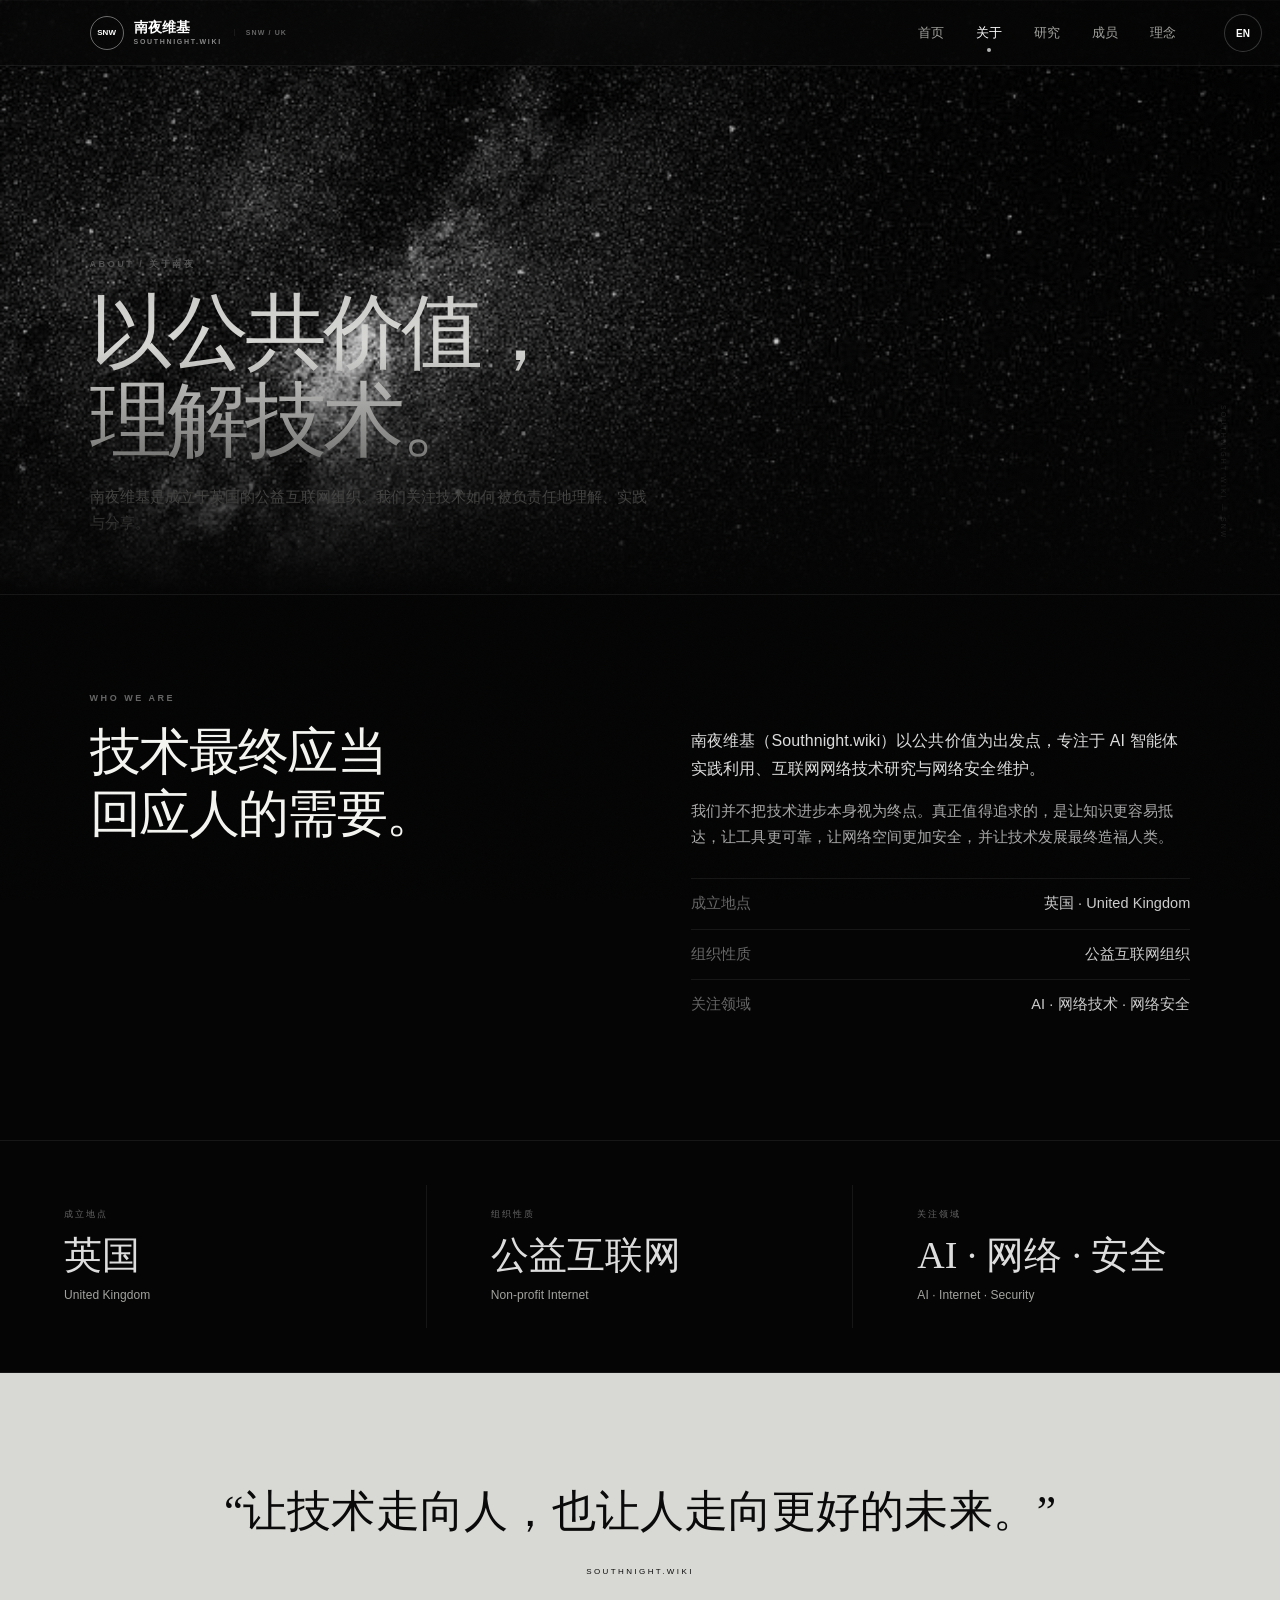
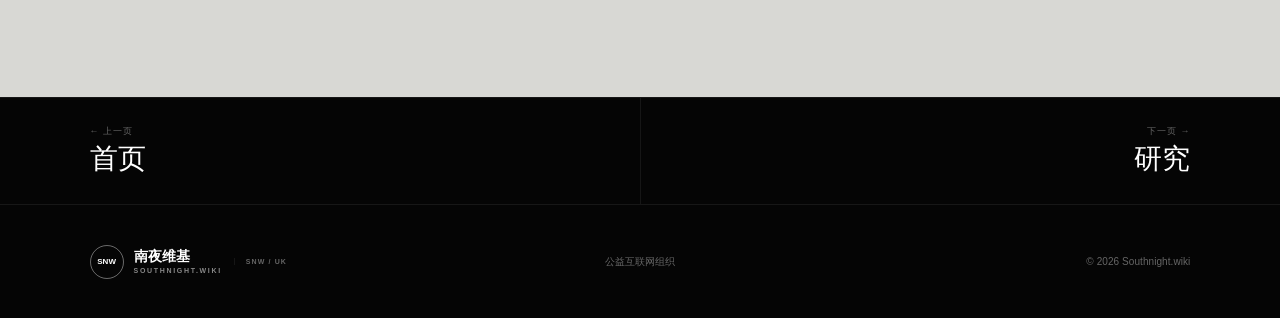
==== about.html @ 38c8a5e0 "fix: restore original content — dl, card spans, full descriptions alongside improved layout" ====
<!doctype html><html lang="zh-CN"><head><meta charset="UTF-8"><meta name="viewport" content="width=device-width,initial-scale=1"><meta name="description" content="了解南夜维基公益互联网组织。"><meta name="theme-color" content="#050505"><title>关于我们 · 南夜维基</title><link rel="stylesheet" href="style.css?v=20260808-14"></head><body><div class="noise"></div><header class="nav"><a class="brand" href="index.html"><span class="mark">SNW</span><span>南夜维基<small>Southnight.wiki</small></span></a><nav><a href="index.html">首页</a><a class="active" href="about.html">关于</a><a href="research.html">研究</a><a href="leadership.html">成员</a><a href="principles.html">理念</a></nav></header><main><section class="page-hero"><p class="eyebrow">ABOUT / 关于南夜</p><h1>以公共价值，<br>理解技术。</h1><p>南夜维基是成立于英国的公益互联网组织。我们关注技术如何被负责任地理解、实践与分享。</p></section><section class="section split"><div><p class="kicker">WHO WE ARE</p><h2>技术最终应当<br>回应人的需要。</h2></div><div class="prose"><p>南夜维基（Southnight.wiki）以公共价值为出发点，专注于 AI 智能体实践利用、互联网网络技术研究与网络安全维护。</p><p>我们并不把技术进步本身视为终点。真正值得追求的，是让知识更容易抵达，让工具更可靠，让网络空间更加安全，并让技术发展最终造福人类。</p><dl><div><dt>成立地点</dt><dd>英国 · United Kingdom</dd></div><div><dt>组织性质</dt><dd>公益互联网组织</dd></div><div><dt>关注领域</dt><dd>AI · 网络技术 · 网络安全</dd></div></dl></div></section><div class="stats-row reveal"><div class="stat-item"><div class="stat-label">成立地点</div><div class="stat-value">英国</div><div class="stat-detail">United Kingdom</div></div><div class="stat-item"><div class="stat-label">组织性质</div><div class="stat-value">公益互联网</div><div class="stat-detail">Non-profit Internet</div></div><div class="stat-item"><div class="stat-label">关注领域</div><div class="stat-value">AI · 网络 · 安全</div><div class="stat-detail">AI · Internet · Security</div></div></div><section class="quote-band"><blockquote>“让技术走向人，也让人走向更好的未来。”</blockquote><p>SOUTHNIGHT.WIKI</p></section></main><footer><div class="brand"><span class="mark">SNW</span><span>南夜维基<small>Southnight.wiki</small></span></div><p>公益互联网组织</p><p class="copy">© <span id="year"></span> Southnight.wiki</p></footer><script src="script.js?v=20260808-14"></script></body></html>
---- style.css ----
/* ============================================================
   SNW Design System v3 — Apple Liquid Glass + Editorial Layout
   Monochrome · Restrained · Research-grade · Micro-interactions
   ============================================================ */
:root{
 --c-bg:#050505;--c-fg:#f4f4f1;--c-muted:#a3a39f;--c-dim:#666;--c-line:rgba(255,255,255,.09);
 --c-glass:rgba(10,10,10,.55);--c-glass-hover:rgba(18,18,18,.68);--c-glass-border:rgba(255,255,255,.07);
 --c-glass-glow:0 1px 0 rgba(255,255,255,.025) inset;
 --max-w:1340px;--pad:max(28px,7vw);--pad-sm:max(22px,5vw);
 --t-fast:.18s;--t-base:.26s;--t-slow:.42s;
 --f-hero:clamp(64px,7.8vw,108px);--f-h1:clamp(52px,6.4vw,88px);--f-h2:clamp(36px,4vw,58px);
 --f-body:14.5px;--lh-body:1.78;--lh-heading:1.1;
}
*,*::before,*::after{box-sizing:border-box}
html{scroll-behavior:smooth;background:var(--c-bg)}
body{margin:0;background:var(--c-bg);color:var(--c-fg);font:var(--f-body)/var(--lh-body) -apple-system,BlinkMacSystemFont,"PingFang SC","Helvetica Neue",Arial,sans-serif;overflow-x:hidden;letter-spacing:.005em}
@media(prefers-reduced-motion:reduce){*,*::before,*::after{animation-duration:.01ms!important;transition-duration:.01ms!important}}
.noise{position:fixed;inset:0;z-index:90;pointer-events:none;opacity:.02;background:url("data:image/svg+xml,%3Csvg xmlns='http://www.w3.org/2000/svg'%3E%3Cfilter id='n'%3E%3CfeTurbulence baseFrequency='.75' numOctaves='3'/%3E%3C/filter%3E%3Crect width='100%25' height='100%25' filter='url(%23n)'/%3E%3C/svg%3E")}

/* ── Nav ─────────────────────────────────────────────── */
.nav{position:fixed;inset:0 0 auto;z-index:30;height:66px;padding:0 var(--pad);display:flex;align-items:center;justify-content:space-between;border-bottom:1px solid var(--c-glass-border);background:rgba(8,8,8,.72);backdrop-filter:blur(24px) saturate(160%);-webkit-backdrop-filter:blur(24px) saturate(160%);box-shadow:var(--c-glass-glow)}.brand{display:flex;align-items:center;gap:10px;color:#fff;text-decoration:none;font-weight:650;line-height:1;font-size:14px}.brand small{display:block;margin-top:4px;color:#888;font-size:7px;letter-spacing:.24em;text-transform:uppercase}.mark{display:grid;place-items:center;width:34px;height:34px;border:1px solid rgba(255,255,255,.4);border-radius:50%;font-size:8px;font-weight:750;color:#fff;flex-shrink:0}.brand:after{content:"SNW / UK";padding-left:11px;margin-left:2px;border-left:1px solid var(--c-glass-border);color:#666;font-size:7px;letter-spacing:.16em;white-space:nowrap}
.nav nav{display:flex;gap:4px}.nav nav a{position:relative;padding:8px 14px;color:var(--c-muted);text-decoration:none;font-size:12.5px;transition:color var(--t-fast);white-space:nowrap}.nav nav a:hover{color:#fff}.nav nav a.active{color:#fff}.nav nav a.active::after{content:"";position:absolute;bottom:0;left:50%;transform:translateX(-50%);width:4px;height:4px;border-radius:50%;background:#fff;opacity:.7}

/* ── Hero ────────────────────────────────────────────── */
.hero,.page-hero{position:relative;background:#050505 url('night-sky.jpg?v=20260808-13') center/cover no-repeat}.hero:before,.page-hero:before{content:"";position:absolute;inset:0;background:linear-gradient(180deg,rgba(0,0,0,.42),rgba(0,0,0,.12) 58%,#050505)}.hero{min-height:100svh;padding:180px var(--pad) 10vh;display:flex;align-items:flex-end}.hero-copy{max-width:920px;position:relative;z-index:2}.stars,.orbit,.scroll{display:none}.eyebrow,.kicker{font-size:9px;font-weight:600;letter-spacing:.28em;color:var(--c-dim);text-transform:uppercase;margin:0}.hero .eyebrow{font-size:8.5px;color:var(--c-dim);opacity:.85}.hero h1,.page-hero h1,.section h2,.quote-band blockquote{font-family:"Songti SC","STSong",Georgia,"Times New Roman",serif;font-weight:400}.hero h1{margin:18px 0 22px;font-size:var(--f-hero);line-height:var(--lh-heading);letter-spacing:-.05em}.hero h1 em{font-style:normal;display:block;margin-top:.02em}.intro,.page-hero>p:last-child{max-width:580px;margin:0;color:#b8b8b4;font-size:15px;line-height:1.8}.actions{display:flex;gap:10px;margin-top:30px}.actions a{padding:11px 20px;border:1px solid var(--c-glass-border);color:#ddd;text-decoration:none;font-size:12px;font-weight:600;background:rgba(8,8,8,.5);backdrop-filter:blur(12px) saturate(130%);-webkit-backdrop-filter:blur(12px) saturate(130%);transition:all var(--t-base)}.actions a:hover{background:rgba(18,18,18,.7);border-color:rgba(255,255,255,.15)}.actions .primary{background:rgba(245,245,240,.85);color:#0a0a0a;border-color:transparent}.actions .primary:hover{background:#fff}.actions .secondary:hover::after{content:" →"}

/* ── Page Hero ───────────────────────────────────────── */
.page-hero{min-height:66svh;padding:154px var(--pad) 58px;display:flex;flex-direction:column;justify-content:flex-end}.page-hero h1{max-width:860px;margin:16px 0 18px;font-size:var(--f-h1);line-height:1.08;letter-spacing:-.04em}.page-hero>p:last-child{max-width:560px;font-size:14.5px}.page-hero:after{content:"SOUTHNIGHT WIKI — SNW";position:absolute;right:4vw;bottom:6vh;writing-mode:vertical-rl;color:rgba(255,255,255,.1);font-size:7px;letter-spacing:.3em}

/* ── Section ─────────────────────────────────────────── */
.section{padding:96px var(--pad);border-top:1px solid var(--c-glass-border);max-width:var(--max-w);margin:0 auto;width:100%}.section h2{margin:14px 0 20px;font-size:var(--f-h2);line-height:1.22;letter-spacing:-.03em}

/* ── About / Split ───────────────────────────────────── */
.about,.split{display:grid;grid-template-columns:1fr 1fr;gap:8vw}.about-text,.prose{padding-top:20px;color:#aaa}.about-text>p:first-child,.prose>p:first-child{color:#ddd;font-size:16px}.about dl,.prose dl{margin-top:28px}.about dl div,.prose dl div{display:flex;justify-content:space-between;gap:16px;padding:12px 0;border-top:1px solid var(--c-glass-border)}dt{color:var(--c-dim)}dd{margin:0;text-align:right;color:#ccc}

/* ── Stats row (About page) ──────────────────────────── */
.stats-row{display:grid;grid-template-columns:repeat(3,1fr);padding:44px 0;border-top:1px solid var(--c-glass-border);border-bottom:1px solid var(--c-glass-border)}.stat-item{padding:22px var(--pad-sm);border-right:1px solid var(--c-glass-border)}.stat-item:last-child{border:0}.stat-item .stat-label{color:var(--c-dim);font-size:9px;letter-spacing:.22em;text-transform:uppercase;margin-bottom:10px}.stat-item .stat-value{font:400 clamp(24px,3.2vw,38px)/1.2 "Songti SC",Georgia,serif;color:#ddd}.stat-item .stat-detail{color:var(--c-muted);font-size:12px;margin-top:6px}

/* ── Cards (Research modules) ────────────────────────── */
.focus-head{display:flex;align-items:flex-end;justify-content:space-between;gap:30px;margin-bottom:12px}.focus-head p{max-width:340px;color:var(--c-muted)}.cards{display:grid;grid-template-columns:repeat(3,1fr);gap:0;margin-top:36px}.cards article{position:relative;min-height:320px;padding:38px 34px 42px;border-right:1px solid var(--c-glass-border);border-bottom:1px solid var(--c-glass-border);background:var(--c-glass);backdrop-filter:blur(14px) saturate(130%);-webkit-backdrop-filter:blur(14px) saturate(130%);box-shadow:var(--c-glass-glow);transition:transform var(--t-base)}.cards article:last-child{border-right:0}.cards article:hover{background:rgba(18,18,18,.65);transform:translateY(-3px)}.cards article::before{content:attr(data-num);position:absolute;top:30px;left:34px;font:400 clamp(52px,6vw,80px)/1 Georgia,"Times New Roman",serif;color:rgba(255,255,255,.06);pointer-events:none}.cards article>span{position:absolute;top:32px;left:34px;font:400 clamp(48px,5.5vw,72px)/1 Georgia,"Times New Roman",serif;color:rgba(255,255,255,.06);pointer-events:none}.icon{display:none}.cards h3{font-size:21px;font-weight:500;margin:60px 0 14px;position:relative}.cards h3::after{content:"";display:block;width:22px;height:1px;background:rgba(255,255,255,.18);margin-top:14px}.cards p{color:var(--c-muted);font-size:13px;line-height:1.82;max-width:280px}

/* ── Timeline ────────────────────────────────────────── */
.history{display:grid;grid-template-columns:.6fr 1.4fr;gap:7vw}.history-title{align-self:start}.history-title>p:last-child{color:var(--c-dim)}.timeline{position:relative;padding-left:28px;border-left:1px solid var(--c-glass-border)}.timeline article{position:relative;padding:18px 0 22px 24px;transition:transform var(--t-fast)}.timeline article:hover{transform:translateX(5px)}.timeline article::before{content:"";position:absolute;left:-33px;top:27px;width:9px;height:9px;border-radius:50%;background:#333;border:2px solid rgba(255,255,255,.15);transition:all var(--t-fast)}.timeline article:hover::before{background:#fff;border-color:#fff}.timeline b{position:absolute;left:-24px;top:22px;font:10px Georgia,"Times New Roman",serif;color:var(--c-dim)}.timeline h3{margin:0 0 2px;font-size:22px;font-weight:500}.timeline p{margin:0;color:var(--c-dim);font-size:12px}.honor{grid-column:2;display:flex;align-items:center;justify-content:space-between;padding:22px 28px;margin-top:24px;border:1px solid rgba(255,255,255,.12);background:rgba(16,16,16,.72);backdrop-filter:blur(16px) saturate(150%);-webkit-backdrop-filter:blur(16px) saturate(150%);box-shadow:var(--c-glass-glow)}.honor>span{writing-mode:vertical-rl;color:var(--c-dim);font-size:7.5px;letter-spacing:.16em}.honor h3{margin:0;font:28px Georgia}.honor p{margin:0;color:var(--c-dim);font-size:11px}.honor i{font-size:24px}

/* ── Research Page ───────────────────────────────────── */
.research-section{padding:96px var(--pad);max-width:var(--max-w);margin:0 auto;width:100%;border-top:1px solid var(--c-glass-border)}.research-block{display:grid;grid-template-columns:120px 1fr;gap:5vw;padding:72px 0;position:relative}.research-block+.research-block{border-top:1px solid var(--c-glass-border)}.research-block-num{font:400 clamp(52px,6vw,80px)/1 Georgia,"Times New Roman",serif;color:rgba(255,255,255,.06);margin:-8px 0 0}.research-block .kicker{margin-bottom:14px}.research-block h2{font-size:var(--f-h2);margin:8px 0 18px;line-height:1.18}.research-block p{color:var(--c-muted);max-width:620px;font-size:14px;line-height:1.82}

/* ── Leadership Page ─────────────────────────────────── */
.leadership-page{display:grid;grid-template-columns:.7fr 1.3fr;gap:7vw;max-width:var(--max-w);margin:0 auto;width:100%}.role-feature{align-self:start;border-top:1px solid #fff;padding-top:22px;position:sticky;top:90px}.role-feature .kicker{margin-bottom:10px}.role-feature h2{font-size:62px;margin:0 0 10px}.role-feature>p:last-child{color:var(--c-muted)}.leader-list{position:relative;padding-left:28px;border-left:1px solid var(--c-glass-border)}.leader-list article{position:relative;padding:16px 0 18px 24px;transition:transform var(--t-fast)}.leader-list article:hover{transform:translateX(4px)}.leader-list article::before{content:"";position:absolute;left:-33px;top:22px;width:9px;height:9px;border-radius:50%;background:#333;border:2px solid rgba(255,255,255,.15);transition:all var(--t-fast)}.leader-list article:hover::before{background:#fff;border-color:#fff}.leader-list b{position:absolute;left:-24px;top:17px;font:10px Georgia,"Times New Roman",serif;color:var(--c-dim)}.leader-list small{display:block;color:var(--c-dim);font-size:11px;margin-bottom:2px;text-transform:uppercase;letter-spacing:.12em}.leader-list h3{font-size:24px;margin:0 0 2px;font-weight:500}.leader-list p{margin:0;color:var(--c-dim);font-size:12px}.honor.wide{grid-column:2;margin-top:20px}

/* ── Principles Page ─────────────────────────────────── */
.principle-stack{padding-bottom:40px}.principle-block{display:grid;grid-template-columns:120px 1fr;gap:5vw;padding:72px 0;border-bottom:1px solid var(--c-glass-border)}.principle-block-num{font:400 clamp(56px,6.2vw,84px)/1 Georgia,"Times New Roman",serif;color:rgba(255,255,255,.04);margin:-6px 0 0}.principle-block h2{font-size:var(--f-h2);margin:24px 0 14px;line-height:1.16}.principle-block p{color:var(--c-muted);max-width:560px;font-size:14px;line-height:1.84}

/* ── Announcements ───────────────────────────────────── */
.announcements{max-width:var(--max-w);margin:0 auto;width:100%}.announcement-head{display:flex;align-items:flex-end;justify-content:space-between;gap:28px;margin-bottom:32px}.announcement-head h2{margin-bottom:0}.announcement-head>a{color:var(--c-muted);text-decoration:none;font-size:11px;padding-bottom:3px;border-bottom:1px solid var(--c-dim);transition:all var(--t-fast)}.announcement-head>a:hover{color:#fff;border-color:#fff}.announcement-list{border-top:1px solid var(--c-glass-border)}.announcement-item{display:grid;grid-template-columns:100px minmax(0,1fr) auto;gap:30px;padding:28px 0;border-bottom:1px solid var(--c-glass-border);transition:transform var(--t-fast)}.announcement-item:hover{transform:translateX(3px)}.announcement-date{color:var(--c-dim);font:10px Georgia,serif;letter-spacing:.06em;padding-top:2px}.announcement-item h3{margin:0 0 6px;font:400 23px/1.3 "Songti SC",Georgia,serif}.announcement-item p{margin:0;max-width:680px;color:var(--c-muted);white-space:pre-wrap;font-size:13.5px}.announcement-pin{color:var(--c-muted);font-size:8px;letter-spacing:.12em}.announcement-loading,.announcement-empty,.announcement-error{padding:32px 0;color:var(--c-dim)}.announcement-error{color:#b99}

/* ── Quote band ──────────────────────────────────────── */
.quote-band{min-height:36vh;padding:70px var(--pad);display:flex;flex-direction:column;align-items:center;justify-content:center;text-align:center;background:rgba(235,235,230,.92);color:#0a0a0a;backdrop-filter:blur(20px) saturate(160%);-webkit-backdrop-filter:blur(20px) saturate(160%)}.quote-band blockquote{margin:0;font-size:clamp(28px,3.4vw,46px);line-height:1.36}.quote-band p{font-size:8px;letter-spacing:.3em;margin-top:24px}

/* ── Page switcher ───────────────────────────────────── */
.page-switcher{display:grid;grid-template-columns:1fr 1fr;border-top:1px solid var(--c-glass-border);max-width:var(--max-w);margin:0 auto;width:100%}.page-switcher a{min-height:100px;padding:26px var(--pad);display:flex;flex-direction:column;justify-content:center;color:#fff;text-decoration:none;transition:background var(--t-fast)}.page-switcher a+a{align-items:flex-end;border-left:1px solid var(--c-glass-border);text-align:right}.page-switcher a:hover{background:rgba(255,255,255,.03)}.page-switcher small{color:var(--c-dim);font-size:9px;letter-spacing:.1em}.page-switcher strong{font:400 clamp(18px,2.6vw,28px) Georgia,"Songti SC",serif}

/* ── Mobile tabs ─────────────────────────────────────── */
.mobile-tabs{display:none}.lang-toggle{position:fixed;top:14px;right:18px;z-index:80;width:38px;height:38px;border:1px solid rgba(255,255,255,.2);border-radius:50%;background:rgba(8,8,8,.55);color:#fff;font-weight:700;font-size:10px;backdrop-filter:blur(20px) saturate(150%);-webkit-backdrop-filter:blur(20px) saturate(150%);cursor:pointer;transition:all var(--t-fast)}.lang-toggle:hover{background:#fff;color:#0a0a0a}

/* ── Footer ──────────────────────────────────────────── */
footer{padding:38px var(--pad);display:grid;grid-template-columns:1fr 1fr 1fr;align-items:center;border-top:1px solid var(--c-glass-border)}footer>p{text-align:center;color:var(--c-dim);font-size:10px}.copy{text-align:right!important}

/* ── Reveal micro-interactions ───────────────────────── */
.reveal{opacity:0;transform:translateY(12px);transition:opacity .55s ease-out,transform .55s ease-out}.reveal.visible{opacity:1;transform:none}

/* ── EN/ZH ───────────────────────────────────────────── */
html[lang="en-GB"] body{font-family:-apple-system,BlinkMacSystemFont,"Helvetica Neue",Arial,sans-serif;line-height:1.62}html[lang="en-GB"] .hero h1,html[lang="en-GB"] .page-hero h1,html[lang="en-GB"] .section h2,html[lang="en-GB"] blockquote{font-family:Georgia,"Times New Roman",serif;letter-spacing:-.04em}html[lang="en-GB"] .hero h1 em{font-style:italic}html[lang="en-GB"] .eyebrow,html[lang="en-GB"] .kicker{letter-spacing:.2em}html[lang="zh-CN"] body{line-height:1.76}html[lang="zh-CN"] .hero h1,html[lang="zh-CN"] .page-hero h1{letter-spacing:-.05em}

/* ── Responsive ──────────────────────────────────────── */
@media(max-width:800px){
 :root{--f-hero:clamp(48px,13vw,60px);--f-h1:clamp(40px,11vw,50px);--f-h2:clamp(32px,9vw,41px);--pad:22px;--pad-sm:20px}
 body{padding-bottom:68px}
 .nav{height:60px;padding:0 20px}.nav nav,.brand:after{display:none}.brand{font-size:13px}.mark{width:32px;height:32px;font-size:8px}
 .lang-toggle{top:12px;right:12px;width:36px;height:36px}
 .hero{min-height:100svh;padding:120px var(--pad) 72px}.hero h1{margin:14px 0 16px}.hero .eyebrow{font-size:7.5px}.intro{font-size:13.5px;max-width:310px}.actions{grid-template-columns:1fr 1fr;gap:8px;margin-top:22px}.actions a{padding:10px 7px;text-align:center;font-size:11px;white-space:nowrap}
 .page-hero{min-height:62svh;padding:118px var(--pad) 42px}.page-hero:after{display:none}.page-hero h1{margin:12px 0}.page-hero>p:last-child{font-size:13.5px}
 .section{padding:60px var(--pad)}
 .about,.split,.history,.leadership-page{grid-template-columns:1fr;gap:20px}
 .about-text,.prose{padding-top:0;font-size:13px}.about-text>p:first-child,.prose>p:first-child{font-size:14px}
 .about dd,.prose dd{max-width:58%}
 .stats-row{grid-template-columns:1fr}.stat-item{border-right:0;border-bottom:1px solid var(--c-glass-border);padding:18px var(--pad-sm)}.stat-item:last-child{border-bottom:0}
 .focus-head{display:block}
 .cards{grid-template-columns:1fr}.cards article{min-height:240px;padding:30px;border-right:0}.cards article::before{font-size:60px;top:24px;left:30px}.cards h3{font-size:19px;margin-top:52px}
 .history-title{position:static}.timeline{padding-left:22px}.timeline article{padding:14px 0 16px 18px}.timeline article::before{left:-27px;top:20px;width:7px;height:7px}.timeline b{left:-20px;top:18px}.timeline h3{font-size:19px}.honor,.honor.wide{grid-column:1}
 .research-block{grid-template-columns:1fr;gap:12px;padding:46px 0}.research-block-num{font-size:56px;margin:0}
 .role-feature{position:static;padding-top:16px}.role-feature h2{font-size:46px}.leader-list{padding-left:24px}.leader-list article{padding:12px 0 14px 18px}.leader-list article::before{left:-29px;top:18px;width:7px;height:7px}.leader-list b{left:-22px;top:15px}.leader-list h3{font-size:21px}
 .principle-block{grid-template-columns:1fr;gap:8px;padding:50px 0}.principle-block-num{font-size:62px;margin:0}
 .quote-band{min-height:30vh;padding:48px var(--pad)}.quote-band blockquote{font-size:25px}
 .research-section{padding:60px var(--pad)}
 .announcement-head{display:block;margin-bottom:22px}.announcement-head>a{display:inline-block;margin-top:10px}.announcement-item{grid-template-columns:1fr;gap:6px;padding:20px 0}.announcement-item h3{font-size:20px}.announcement-pin{grid-row:1}
 .page-switcher a{min-height:84px;padding:18px var(--pad)}.page-switcher strong{font-size:15px}
 .mobile-tabs{position:fixed;display:grid;grid-template-columns:repeat(5,1fr);left:6px;right:6px;bottom:max(6px,env(safe-area-inset-bottom));z-index:70;height:56px;border:1px solid var(--c-glass-border);border-radius:14px;background:rgba(12,12,12,.88);backdrop-filter:blur(24px) saturate(170%);-webkit-backdrop-filter:blur(24px) saturate(170%);box-shadow:0 2px 28px rgba(0,0,0,.45);overflow:hidden}.mobile-tabs a{min-width:0;display:flex;flex-direction:column;align-items:center;justify-content:center;color:var(--c-muted);text-decoration:none;font-size:8px;gap:1px}.mobile-tabs a span{font-size:14px;line-height:1}.mobile-tabs a i{font-style:normal;white-space:nowrap;font-size:7.5px}.mobile-tabs a.active{color:#fff;background:rgba(255,255,255,.06)}
 footer{grid-template-columns:1fr;gap:12px;padding:32px var(--pad);text-align:center}.copy{text-align:center!important}
 html[lang="en-GB"] .hero h1{font-size:clamp(42px,11vw,50px)}html[lang="en-GB"] .hero h1 br,html[lang="en-GB"] .page-hero h1 br{display:none}html[lang="en-GB"] .hero h1 em{display:block;margin-top:.03em}html[lang="en-GB"] .page-hero h1{font-size:clamp(36px,10vw,44px)}html[lang="en-GB"] .section h2{font-size:30px}
}
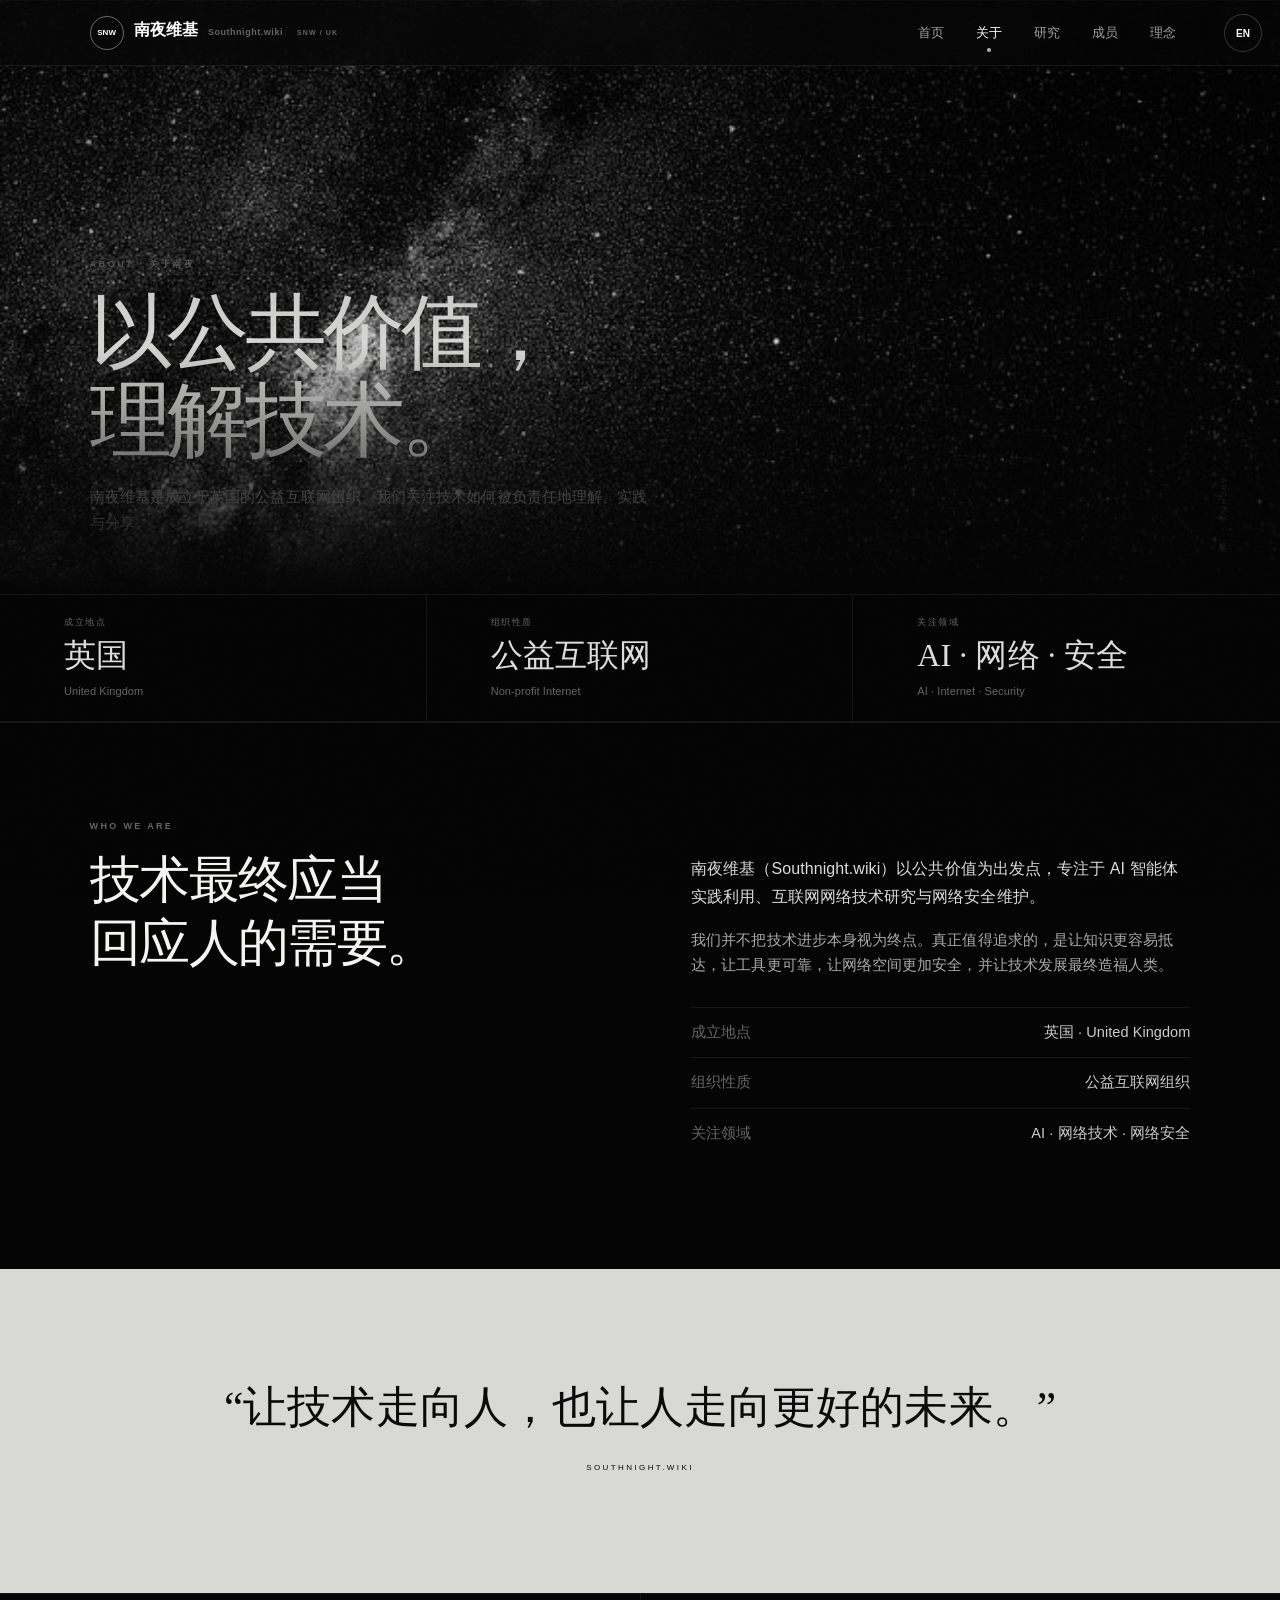
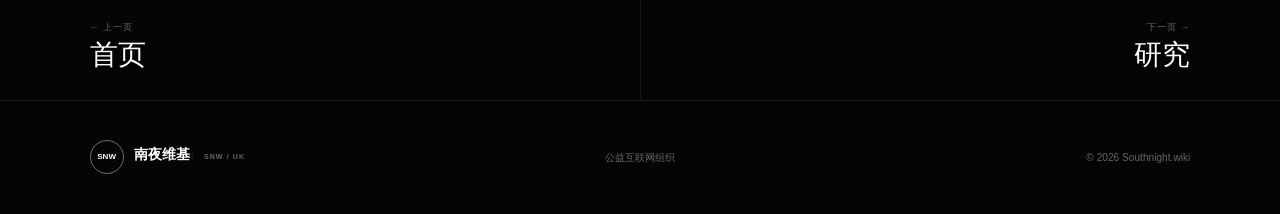
==== commit 7d6ef548: "refine: compact announcements, arrow rules, deduped numbering, alternating research, differentiated " ====
--- a/about.html
+++ b/about.html
@@ -1 +1 @@
-<!doctype html><html lang="zh-CN"><head><meta charset="UTF-8"><meta name="viewport" content="width=device-width,initial-scale=1"><meta name="description" content="了解南夜维基公益互联网组织。"><meta name="theme-color" content="#050505"><title>关于我们 · 南夜维基</title><link rel="stylesheet" href="style.css?v=20260808-14"></head><body><div class="noise"></div><header class="nav"><a class="brand" href="index.html"><span class="mark">SNW</span><span>南夜维基<small>Southnight.wiki</small></span></a><nav><a href="index.html">首页</a><a class="active" href="about.html">关于</a><a href="research.html">研究</a><a href="leadership.html">成员</a><a href="principles.html">理念</a></nav></header><main><section class="page-hero"><p class="eyebrow">ABOUT / 关于南夜</p><h1>以公共价值，<br>理解技术。</h1><p>南夜维基是成立于英国的公益互联网组织。我们关注技术如何被负责任地理解、实践与分享。</p></section><section class="section split"><div><p class="kicker">WHO WE ARE</p><h2>技术最终应当<br>回应人的需要。</h2></div><div class="prose"><p>南夜维基（Southnight.wiki）以公共价值为出发点，专注于 AI 智能体实践利用、互联网网络技术研究与网络安全维护。</p><p>我们并不把技术进步本身视为终点。真正值得追求的，是让知识更容易抵达，让工具更可靠，让网络空间更加安全，并让技术发展最终造福人类。</p><dl><div><dt>成立地点</dt><dd>英国 · United Kingdom</dd></div><div><dt>组织性质</dt><dd>公益互联网组织</dd></div><div><dt>关注领域</dt><dd>AI · 网络技术 · 网络安全</dd></div></dl></div></section><div class="stats-row reveal"><div class="stat-item"><div class="stat-label">成立地点</div><div class="stat-value">英国</div><div class="stat-detail">United Kingdom</div></div><div class="stat-item"><div class="stat-label">组织性质</div><div class="stat-value">公益互联网</div><div class="stat-detail">Non-profit Internet</div></div><div class="stat-item"><div class="stat-label">关注领域</div><div class="stat-value">AI · 网络 · 安全</div><div class="stat-detail">AI · Internet · Security</div></div></div><section class="quote-band"><blockquote>“让技术走向人，也让人走向更好的未来。”</blockquote><p>SOUTHNIGHT.WIKI</p></section></main><footer><div class="brand"><span class="mark">SNW</span><span>南夜维基<small>Southnight.wiki</small></span></div><p>公益互联网组织</p><p class="copy">© <span id="year"></span> Southnight.wiki</p></footer><script src="script.js?v=20260808-14"></script></body></html>+<!doctype html><html lang="zh-CN"><head><meta charset="UTF-8"><meta name="viewport" content="width=device-width,initial-scale=1"><meta name="description" content="了解南夜维基公益互联网组织。"><meta name="theme-color" content="#050505"><title>关于我们 · 南夜维基</title><link rel="stylesheet" href="style.css?v=20260808-15"></head><body><div class="noise"></div><header class="nav"><a class="brand" href="index.html"><span class="mark">SNW</span><span class="brand-main">南夜维基</span><span class="brand-sub">Southnight.wiki</span></a><nav><a href="index.html">首页</a><a class="active" href="about.html">关于</a><a href="research.html">研究</a><a href="leadership.html">成员</a><a href="principles.html">理念</a></nav></header><main><section class="page-hero page-hero-about"><p class="eyebrow">ABOUT · 关于南夜</p><h1>以公共价值，<br>理解技术。</h1><p>南夜维基是成立于英国的公益互联网组织。我们关注技术如何被负责任地理解、实践与分享。</p></section><div class="stats-bar"><div class="stats-bar-item"><span>成立地点</span><strong>英国</strong>United Kingdom</div><div class="stats-bar-item"><span>组织性质</span><strong>公益互联网</strong>Non-profit Internet</div><div class="stats-bar-item"><span>关注领域</span><strong>AI · 网络 · 安全</strong>AI · Internet · Security</div></div><section class="section split"><div><p class="kicker">WHO WE ARE</p><h2>技术最终应当<br>回应人的需要。</h2></div><div class="prose"><p>南夜维基（Southnight.wiki）以公共价值为出发点，专注于 AI 智能体实践利用、互联网网络技术研究与网络安全维护。</p><p>我们并不把技术进步本身视为终点。真正值得追求的，是让知识更容易抵达，让工具更可靠，让网络空间更加安全，并让技术发展最终造福人类。</p><dl><div><dt>成立地点</dt><dd>英国 · United Kingdom</dd></div><div><dt>组织性质</dt><dd>公益互联网组织</dd></div><div><dt>关注领域</dt><dd>AI · 网络技术 · 网络安全</dd></div></dl></div></section><section class="quote-band"><blockquote>“让技术走向人，也让人走向更好的未来。”</blockquote><p>SOUTHNIGHT.WIKI</p></section></main><footer><div class="brand"><span class="mark">SNW</span><span>南夜维基<small>Southnight.wiki</small></span></div><p>公益互联网组织</p><p class="copy">© <span id="year"></span> Southnight.wiki</p></footer><script src="script.js?v=20260808-15"></script></body></html>
--- a/style.css
+++ b/style.css
@@ -99,3 +99,32 @@
  footer{grid-template-columns:1fr;gap:12px;padding:32px var(--pad);text-align:center}.copy{text-align:center!important}
  html[lang="en-GB"] .hero h1{font-size:clamp(42px,11vw,50px)}html[lang="en-GB"] .hero h1 br,html[lang="en-GB"] .page-hero h1 br{display:none}html[lang="en-GB"] .hero h1 em{display:block;margin-top:.03em}html[lang="en-GB"] .page-hero h1{font-size:clamp(36px,10vw,44px)}html[lang="en-GB"] .section h2{font-size:30px}
 }
+
+/* ── V15 Compact Announce Bar ────────────────────────── */
+.announce-bar{display:flex;align-items:center;gap:14px;padding:9px var(--pad);border-bottom:1px solid var(--c-glass-border);background:rgba(10,10,10,.55);backdrop-filter:blur(14px);-webkit-backdrop-filter:blur(14px);font-size:12.5px;overflow:hidden}.announce-bar-label{color:var(--c-dim);font-size:8px;letter-spacing:.2em;text-transform:uppercase;white-space:nowrap;flex-shrink:0}.announce-bar-text{flex:1;min-width:0;color:var(--c-muted);white-space:nowrap;overflow:hidden;text-overflow:ellipsis}.announce-bar-text a{color:var(--c-fg);text-decoration:none}.announce-bar-text a:hover{text-decoration:underline}.announce-bar-link{color:var(--c-dim);text-decoration:none;font-size:11px;white-space:nowrap;flex-shrink:0;transition:color var(--t-fast)}.announce-bar-link:hover{color:#fff}@media(max-width:800px){.announce-bar{flex-wrap:wrap;gap:6px 14px;padding:8px var(--pad-sm)}.announce-bar-text{white-space:normal;display:-webkit-box;-webkit-line-clamp:1;-webkit-box-orient:vertical;overflow:hidden}.announce-bar-link{font-size:10px;margin-left:auto}}
+
+/* ── Brand refinement ────────────────────────────────── */
+.brand{align-items:baseline;gap:0}.brand .mark{flex-shrink:0;margin-right:10px}.brand .brand-main{font-size:16px;font-weight:650;color:#fff;line-height:1}.brand .brand-sub{font-size:9px;color:var(--c-dim);letter-spacing:.06em;margin-left:10px;display:inline-block;line-height:1}.brand small{display:none}@media(max-width:800px){.brand .brand-sub{display:none}.brand .brand-main{font-size:14px}}
+
+/* ── Cleaned kickers (no numeric prefix) ─────────────── */
+.kicker{color:var(--c-dim);font-size:9px;font-weight:600;letter-spacing:.26em;text-transform:uppercase;margin:0}
+
+/* ── Alternate research block ────────────────────────── */
+.research-block.alt{grid-template-columns:1fr 120px}.research-block.alt .research-block-num{text-align:right}@media(max-width:800px){.research-block.alt{grid-template-columns:1fr}.research-block.alt .research-block-num{text-align:left}}
+
+/* ── Stats bar (About page) ──────────────────────────── */
+.stats-bar{display:grid;grid-template-columns:repeat(3,1fr);border-top:1px solid var(--c-glass-border);border-bottom:1px solid var(--c-glass-border)}@media(max-width:800px){.stats-bar{grid-template-columns:1fr}}.stats-bar-item{padding:20px var(--pad-sm);border-right:1px solid var(--c-glass-border);display:flex;flex-direction:column;gap:4px}.stats-bar-item:last-child{border:0}.stats-bar-item span{color:var(--c-dim);font-size:8.5px;letter-spacing:.18em;text-transform:uppercase}.stats-bar-item strong{font:400 clamp(22px,2.8vw,32px) "Songti SC",Georgia,serif;color:#ddd}.stats-bar-item{color:var(--c-dim);font-size:11px}
+
+/* ── Sub-page hero differentiation ──────────────────── */
+.page-hero-about:after{content:"ARCHIVE · 档案"}
+.page-hero-timeline:after{content:"TIMELINE · 时间轴"}
+.page-hero-principles:after{content:"PRINCIPLES · 原则"}@media(max-width:800px){.page-hero:after{display:none}}
+
+/* ── Scroll down hint ────────────────────────────────── */
+.scroll{display:block;position:absolute;right:var(--pad);bottom:5vh;color:var(--c-dim);font-size:8px;letter-spacing:.28em;z-index:2}
+
+/* ── Remove old announcement section ─────────────────── */
+.announcements{display:none !important}.section#announcements{display:none !important}
+
+/* ── Translate announcements in bar ──────────────────── */
+.announce-bar[data-empty] .announce-bar-text{color:var(--c-dim)}
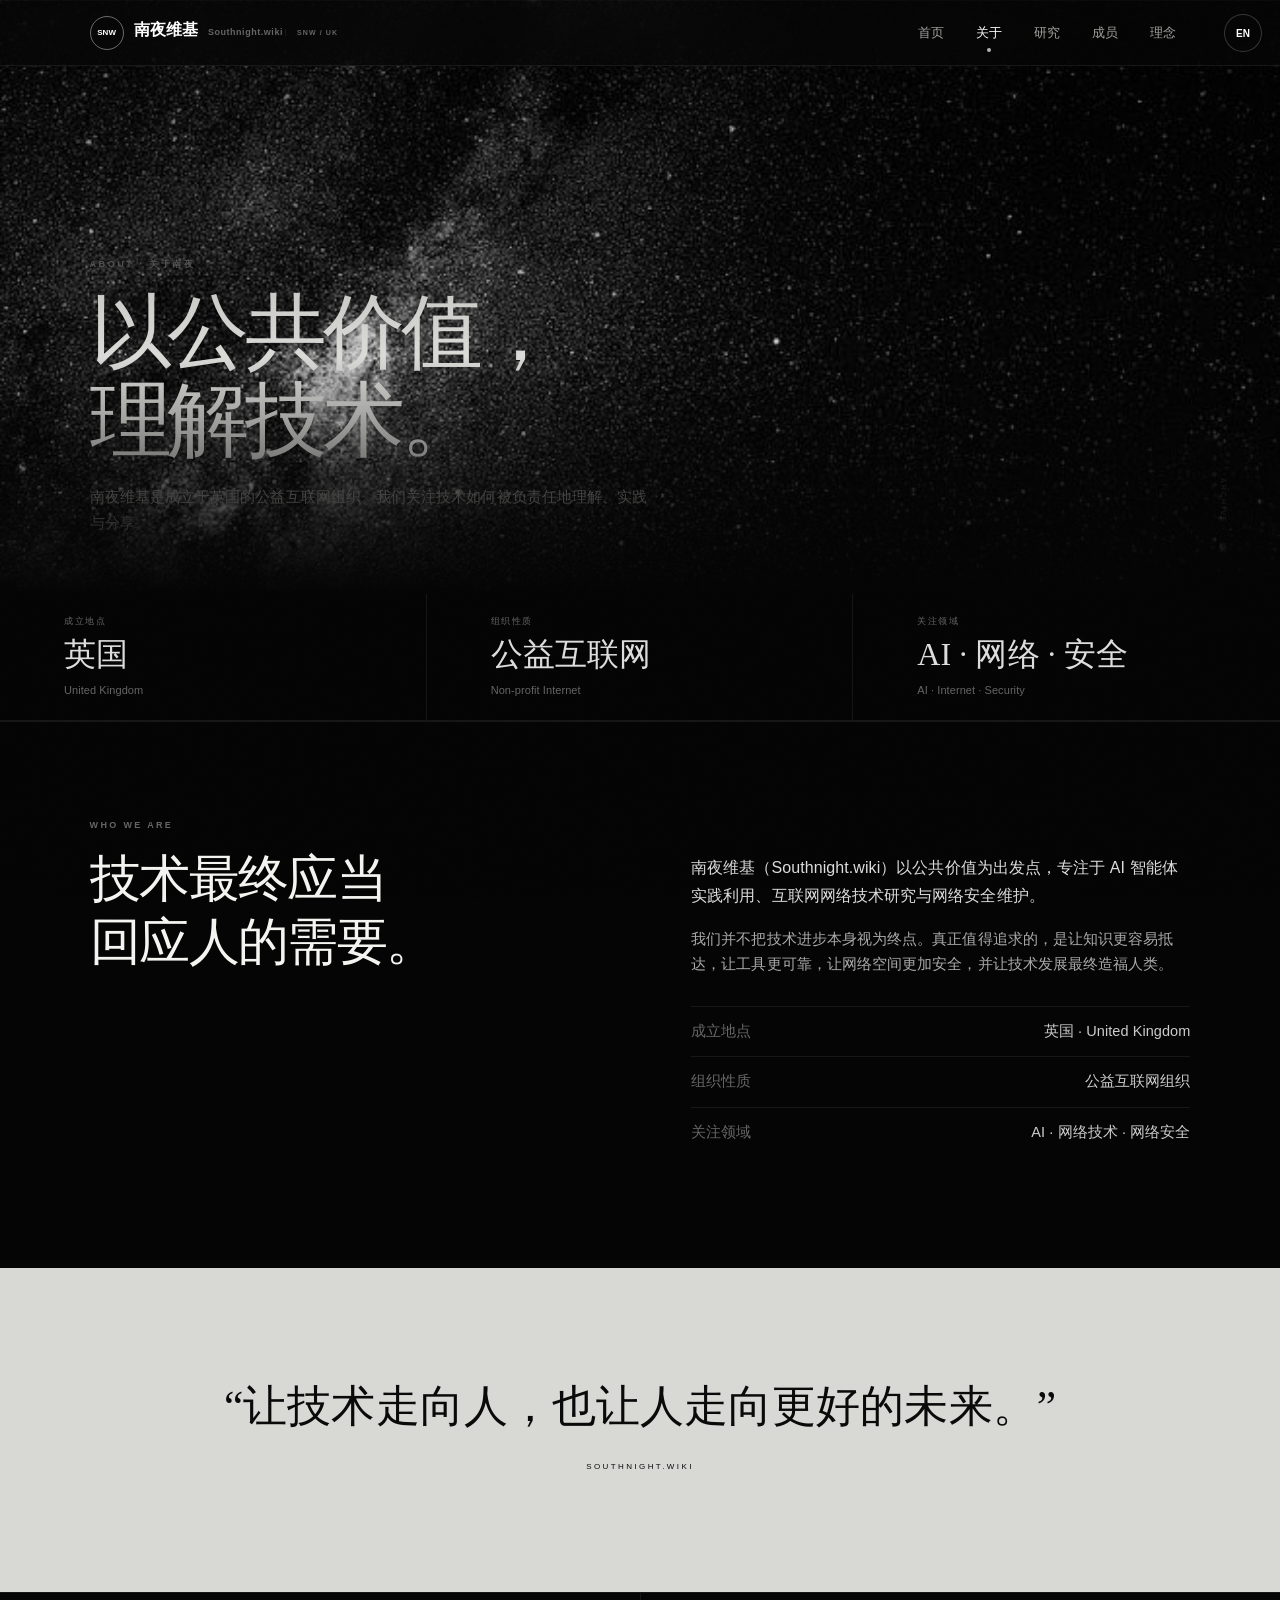
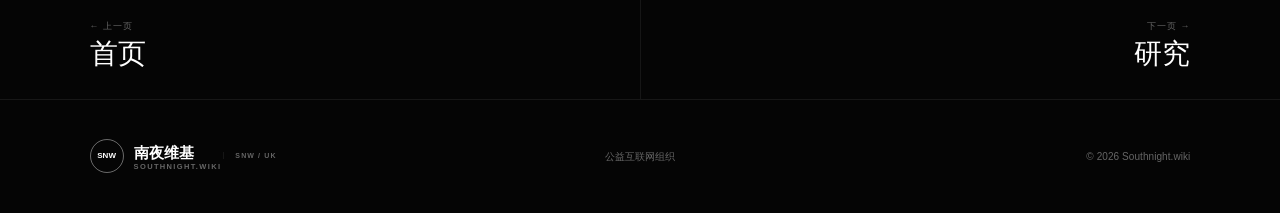
==== commit 2f41cb4c: "refine: section numbers, announce bar polish, hero differentiation" ====
--- a/about.html
+++ b/about.html
@@ -1 +1 @@
-<!doctype html><html lang="zh-CN"><head><meta charset="UTF-8"><meta name="viewport" content="width=device-width,initial-scale=1"><meta name="description" content="了解南夜维基公益互联网组织。"><meta name="theme-color" content="#050505"><title>关于我们 · 南夜维基</title><link rel="stylesheet" href="style.css?v=20260808-15"></head><body><div class="noise"></div><header class="nav"><a class="brand" href="index.html"><span class="mark">SNW</span><span class="brand-main">南夜维基</span><span class="brand-sub">Southnight.wiki</span></a><nav><a href="index.html">首页</a><a class="active" href="about.html">关于</a><a href="research.html">研究</a><a href="leadership.html">成员</a><a href="principles.html">理念</a></nav></header><main><section class="page-hero page-hero-about"><p class="eyebrow">ABOUT · 关于南夜</p><h1>以公共价值，<br>理解技术。</h1><p>南夜维基是成立于英国的公益互联网组织。我们关注技术如何被负责任地理解、实践与分享。</p></section><div class="stats-bar"><div class="stats-bar-item"><span>成立地点</span><strong>英国</strong>United Kingdom</div><div class="stats-bar-item"><span>组织性质</span><strong>公益互联网</strong>Non-profit Internet</div><div class="stats-bar-item"><span>关注领域</span><strong>AI · 网络 · 安全</strong>AI · Internet · Security</div></div><section class="section split"><div><p class="kicker">WHO WE ARE</p><h2>技术最终应当<br>回应人的需要。</h2></div><div class="prose"><p>南夜维基（Southnight.wiki）以公共价值为出发点，专注于 AI 智能体实践利用、互联网网络技术研究与网络安全维护。</p><p>我们并不把技术进步本身视为终点。真正值得追求的，是让知识更容易抵达，让工具更可靠，让网络空间更加安全，并让技术发展最终造福人类。</p><dl><div><dt>成立地点</dt><dd>英国 · United Kingdom</dd></div><div><dt>组织性质</dt><dd>公益互联网组织</dd></div><div><dt>关注领域</dt><dd>AI · 网络技术 · 网络安全</dd></div></dl></div></section><section class="quote-band"><blockquote>“让技术走向人，也让人走向更好的未来。”</blockquote><p>SOUTHNIGHT.WIKI</p></section></main><footer><div class="brand"><span class="mark">SNW</span><span>南夜维基<small>Southnight.wiki</small></span></div><p>公益互联网组织</p><p class="copy">© <span id="year"></span> Southnight.wiki</p></footer><script src="script.js?v=20260808-15"></script></body></html>+<!doctype html><html lang="zh-CN"><head><meta charset="UTF-8"><meta name="viewport" content="width=device-width,initial-scale=1"><meta name="description" content="了解南夜维基公益互联网组织。"><meta name="theme-color" content="#050505"><title>关于我们 · 南夜维基</title><link rel="stylesheet" href="style.css?v=20260808-16"></head><body><div class="noise"></div><header class="nav"><a class="brand" href="index.html"><span class="mark">SNW</span><span class="brand-main">南夜维基</span><span class="brand-sub">Southnight.wiki</span></a><nav><a href="index.html">首页</a><a class="active" href="about.html">关于</a><a href="research.html">研究</a><a href="leadership.html">成员</a><a href="principles.html">理念</a></nav></header><main><section class="page-hero page-hero-about"><p class="eyebrow">ABOUT · 关于南夜</p><h1>以公共价值，<br>理解技术。</h1><p>南夜维基是成立于英国的公益互联网组织。我们关注技术如何被负责任地理解、实践与分享。</p></section><div class="stats-bar"><div class="stats-bar-item"><span>成立地点</span><strong>英国</strong>United Kingdom</div><div class="stats-bar-item"><span>组织性质</span><strong>公益互联网</strong>Non-profit Internet</div><div class="stats-bar-item"><span>关注领域</span><strong>AI · 网络 · 安全</strong>AI · Internet · Security</div></div><section class="section split"><div><p class="kicker">WHO WE ARE</p><h2>技术最终应当<br>回应人的需要。</h2></div><div class="prose"><p>南夜维基（Southnight.wiki）以公共价值为出发点，专注于 AI 智能体实践利用、互联网网络技术研究与网络安全维护。</p><p>我们并不把技术进步本身视为终点。真正值得追求的，是让知识更容易抵达，让工具更可靠，让网络空间更加安全，并让技术发展最终造福人类。</p><dl><div><dt>成立地点</dt><dd>英国 · United Kingdom</dd></div><div><dt>组织性质</dt><dd>公益互联网组织</dd></div><div><dt>关注领域</dt><dd>AI · 网络技术 · 网络安全</dd></div></dl></div></section><section class="quote-band"><blockquote>“让技术走向人，也让人走向更好的未来。”</blockquote><p>SOUTHNIGHT.WIKI</p></section></main><footer><div class="brand"><span class="mark">SNW</span><span>南夜维基<small>Southnight.wiki</small></span></div><p>公益互联网组织</p><p class="copy">© <span id="year"></span> Southnight.wiki</p></footer><script src="script.js?v=20260808-16"></script></body></html>
--- a/style.css
+++ b/style.css
@@ -128,3 +128,18 @@
 
 /* ── Translate announcements in bar ──────────────────── */
 .announce-bar[data-empty] .announce-bar-text{color:var(--c-dim)}
+
+/* ── Section numbers (subtle, differentiated) ─────────── */
+.section-num{font-size:7.5px;font-weight:500;letter-spacing:.22em;color:rgba(255,255,255,.18);margin-right:2px}@media(max-width:800px){.section-num{display:block;margin-bottom:2px}}
+
+/* ── Compact announce bar polish ─────────────────────── */
+.announce-bar{font-size:12px;gap:16px;padding:10px var(--pad);border-bottom:1px solid var(--c-glass-border)}.announce-bar-label{font-size:7.5px;letter-spacing:.22em;color:var(--c-dim)}.announce-bar-text{font-size:12px;color:var(--c-muted)}.announce-bar-link{font-size:10.5px;color:var(--c-dim)}@media(max-width:800px){.announce-bar{padding:9px var(--pad-sm);gap:6px 12px}.announce-bar-text{font-size:11px}}
+
+/* ── Sub-page hero fine differentiation ──────────────── */
+.page-hero-about:before{background:linear-gradient(180deg,rgba(0,0,0,.48),rgba(0,0,0,.1) 60%,#050505),linear-gradient(0deg,rgba(0,0,0,.1),transparent 30%)}.page-hero-timeline:after{content:"TIMELINE · 历任成员";right:auto;left:4vw}.page-hero-principles:after{content:"PRINCIPLES · 四条原则"}.page-hero-research:after{content:"RESEARCH · 项目展示"}@media(max-width:800px){.page-hero:after{display:none}}
+
+/* ── Stats bar spacing ───────────────────────────────── */
+.stats-bar{border-top:1px solid var(--c-glass-border);margin-top:-1px}
+
+/* ── Footer brand compact ────────────────────────────── */
+footer .brand{font-size:15px}footer .brand small{display:block;margin-top:3px;font-size:7.5px;color:var(--c-dim);letter-spacing:.18em}
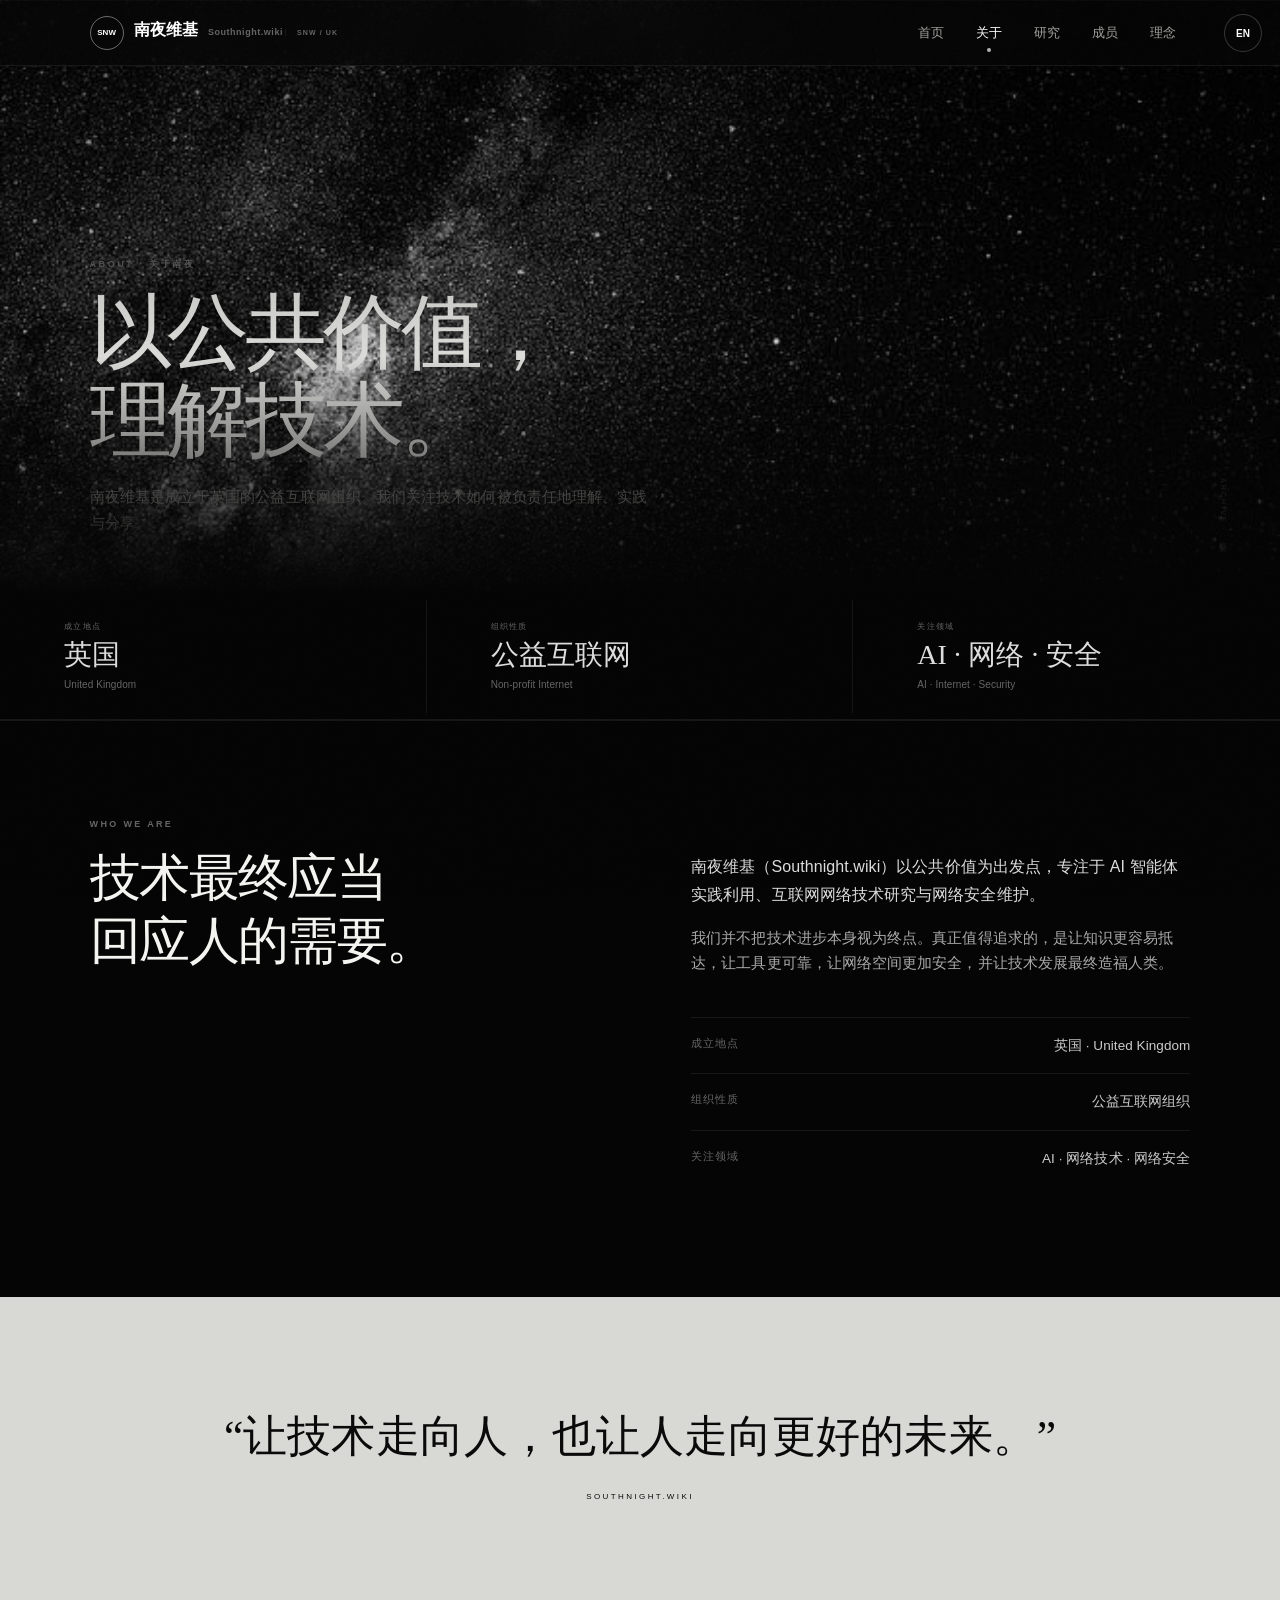
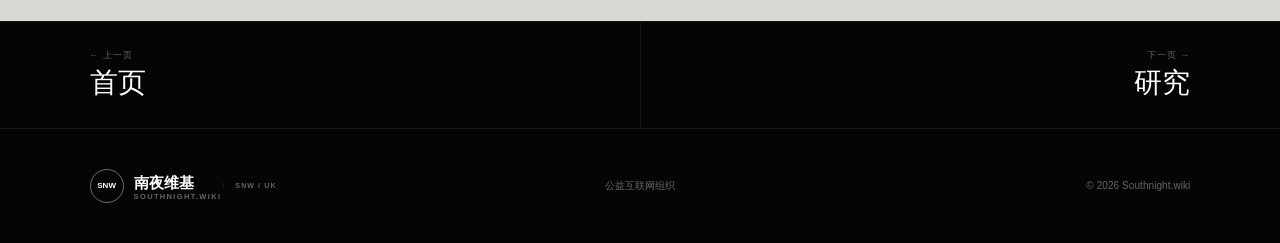
==== commit 4d620aa5: "fix: about visual hierarchy, research DOM order confirmed" ====
--- a/about.html
+++ b/about.html
@@ -1 +1 @@
-<!doctype html><html lang="zh-CN"><head><meta charset="UTF-8"><meta name="viewport" content="width=device-width,initial-scale=1"><meta name="description" content="了解南夜维基公益互联网组织。"><meta name="theme-color" content="#050505"><title>关于我们 · 南夜维基</title><link rel="stylesheet" href="style.css?v=20260808-16"></head><body><div class="noise"></div><header class="nav"><a class="brand" href="index.html"><span class="mark">SNW</span><span class="brand-main">南夜维基</span><span class="brand-sub">Southnight.wiki</span></a><nav><a href="index.html">首页</a><a class="active" href="about.html">关于</a><a href="research.html">研究</a><a href="leadership.html">成员</a><a href="principles.html">理念</a></nav></header><main><section class="page-hero page-hero-about"><p class="eyebrow">ABOUT · 关于南夜</p><h1>以公共价值，<br>理解技术。</h1><p>南夜维基是成立于英国的公益互联网组织。我们关注技术如何被负责任地理解、实践与分享。</p></section><div class="stats-bar"><div class="stats-bar-item"><span>成立地点</span><strong>英国</strong>United Kingdom</div><div class="stats-bar-item"><span>组织性质</span><strong>公益互联网</strong>Non-profit Internet</div><div class="stats-bar-item"><span>关注领域</span><strong>AI · 网络 · 安全</strong>AI · Internet · Security</div></div><section class="section split"><div><p class="kicker">WHO WE ARE</p><h2>技术最终应当<br>回应人的需要。</h2></div><div class="prose"><p>南夜维基（Southnight.wiki）以公共价值为出发点，专注于 AI 智能体实践利用、互联网网络技术研究与网络安全维护。</p><p>我们并不把技术进步本身视为终点。真正值得追求的，是让知识更容易抵达，让工具更可靠，让网络空间更加安全，并让技术发展最终造福人类。</p><dl><div><dt>成立地点</dt><dd>英国 · United Kingdom</dd></div><div><dt>组织性质</dt><dd>公益互联网组织</dd></div><div><dt>关注领域</dt><dd>AI · 网络技术 · 网络安全</dd></div></dl></div></section><section class="quote-band"><blockquote>“让技术走向人，也让人走向更好的未来。”</blockquote><p>SOUTHNIGHT.WIKI</p></section></main><footer><div class="brand"><span class="mark">SNW</span><span>南夜维基<small>Southnight.wiki</small></span></div><p>公益互联网组织</p><p class="copy">© <span id="year"></span> Southnight.wiki</p></footer><script src="script.js?v=20260808-16"></script></body></html>+<!doctype html><html lang="zh-CN"><head><meta charset="UTF-8"><meta name="viewport" content="width=device-width,initial-scale=1"><meta name="description" content="了解南夜维基公益互联网组织。"><meta name="theme-color" content="#050505"><title>关于我们 · 南夜维基</title><link rel="stylesheet" href="style.css?v=20260808-17"></head><body><div class="noise"></div><header class="nav"><a class="brand" href="index.html"><span class="mark">SNW</span><span class="brand-main">南夜维基</span><span class="brand-sub">Southnight.wiki</span></a><nav><a href="index.html">首页</a><a class="active" href="about.html">关于</a><a href="research.html">研究</a><a href="leadership.html">成员</a><a href="principles.html">理念</a></nav></header><main><section class="page-hero page-hero-about"><p class="eyebrow">ABOUT · 关于南夜</p><h1>以公共价值，<br>理解技术。</h1><p>南夜维基是成立于英国的公益互联网组织。我们关注技术如何被负责任地理解、实践与分享。</p></section><div class="stats-bar"><div class="stats-bar-item"><span>成立地点</span><strong>英国</strong>United Kingdom</div><div class="stats-bar-item"><span>组织性质</span><strong>公益互联网</strong>Non-profit Internet</div><div class="stats-bar-item"><span>关注领域</span><strong>AI · 网络 · 安全</strong>AI · Internet · Security</div></div><section class="section split"><div><p class="kicker">WHO WE ARE</p><h2>技术最终应当<br>回应人的需要。</h2></div><div class="prose"><p>南夜维基（Southnight.wiki）以公共价值为出发点，专注于 AI 智能体实践利用、互联网网络技术研究与网络安全维护。</p><p>我们并不把技术进步本身视为终点。真正值得追求的，是让知识更容易抵达，让工具更可靠，让网络空间更加安全，并让技术发展最终造福人类。</p><dl><div><dt>成立地点</dt><dd>英国 · United Kingdom</dd></div><div><dt>组织性质</dt><dd>公益互联网组织</dd></div><div><dt>关注领域</dt><dd>AI · 网络技术 · 网络安全</dd></div></dl></div></section><section class="quote-band"><blockquote>“让技术走向人，也让人走向更好的未来。”</blockquote><p>SOUTHNIGHT.WIKI</p></section></main><footer><div class="brand"><span class="mark">SNW</span><span>南夜维基<small>Southnight.wiki</small></span></div><p>公益互联网组织</p><p class="copy">© <span id="year"></span> Southnight.wiki</p></footer><script src="script.js?v=20260808-17"></script></body></html>
--- a/style.css
+++ b/style.css
@@ -143,3 +143,9 @@
 
 /* ── Footer brand compact ────────────────────────────── */
 footer .brand{font-size:15px}footer .brand small{display:block;margin-top:3px;font-size:7.5px;color:var(--c-dim);letter-spacing:.18em}
+
+/* ── About page: summary vs. archive distinction ─────── */
+.stats-bar{padding:6px 0}.stats-bar-item strong{font-size:clamp(20px,2.5vw,28px);line-height:1.2}.stats-bar-item span{font-size:8px;letter-spacing:.16em;color:var(--c-dim)}.stats-bar-item{font-size:10px;color:var(--c-dim)}
+
+/* Detailed dl — more archival, smaller text, wider spacing */
+.about dl,.prose dl{margin-top:40px}.about dl div,.prose dl div{padding:16px 0;font-size:13.5px}.about dt,.prose dt{color:var(--c-dim);font-size:11px;letter-spacing:.08em}.about dd,.prose dd{font-size:13.5px}
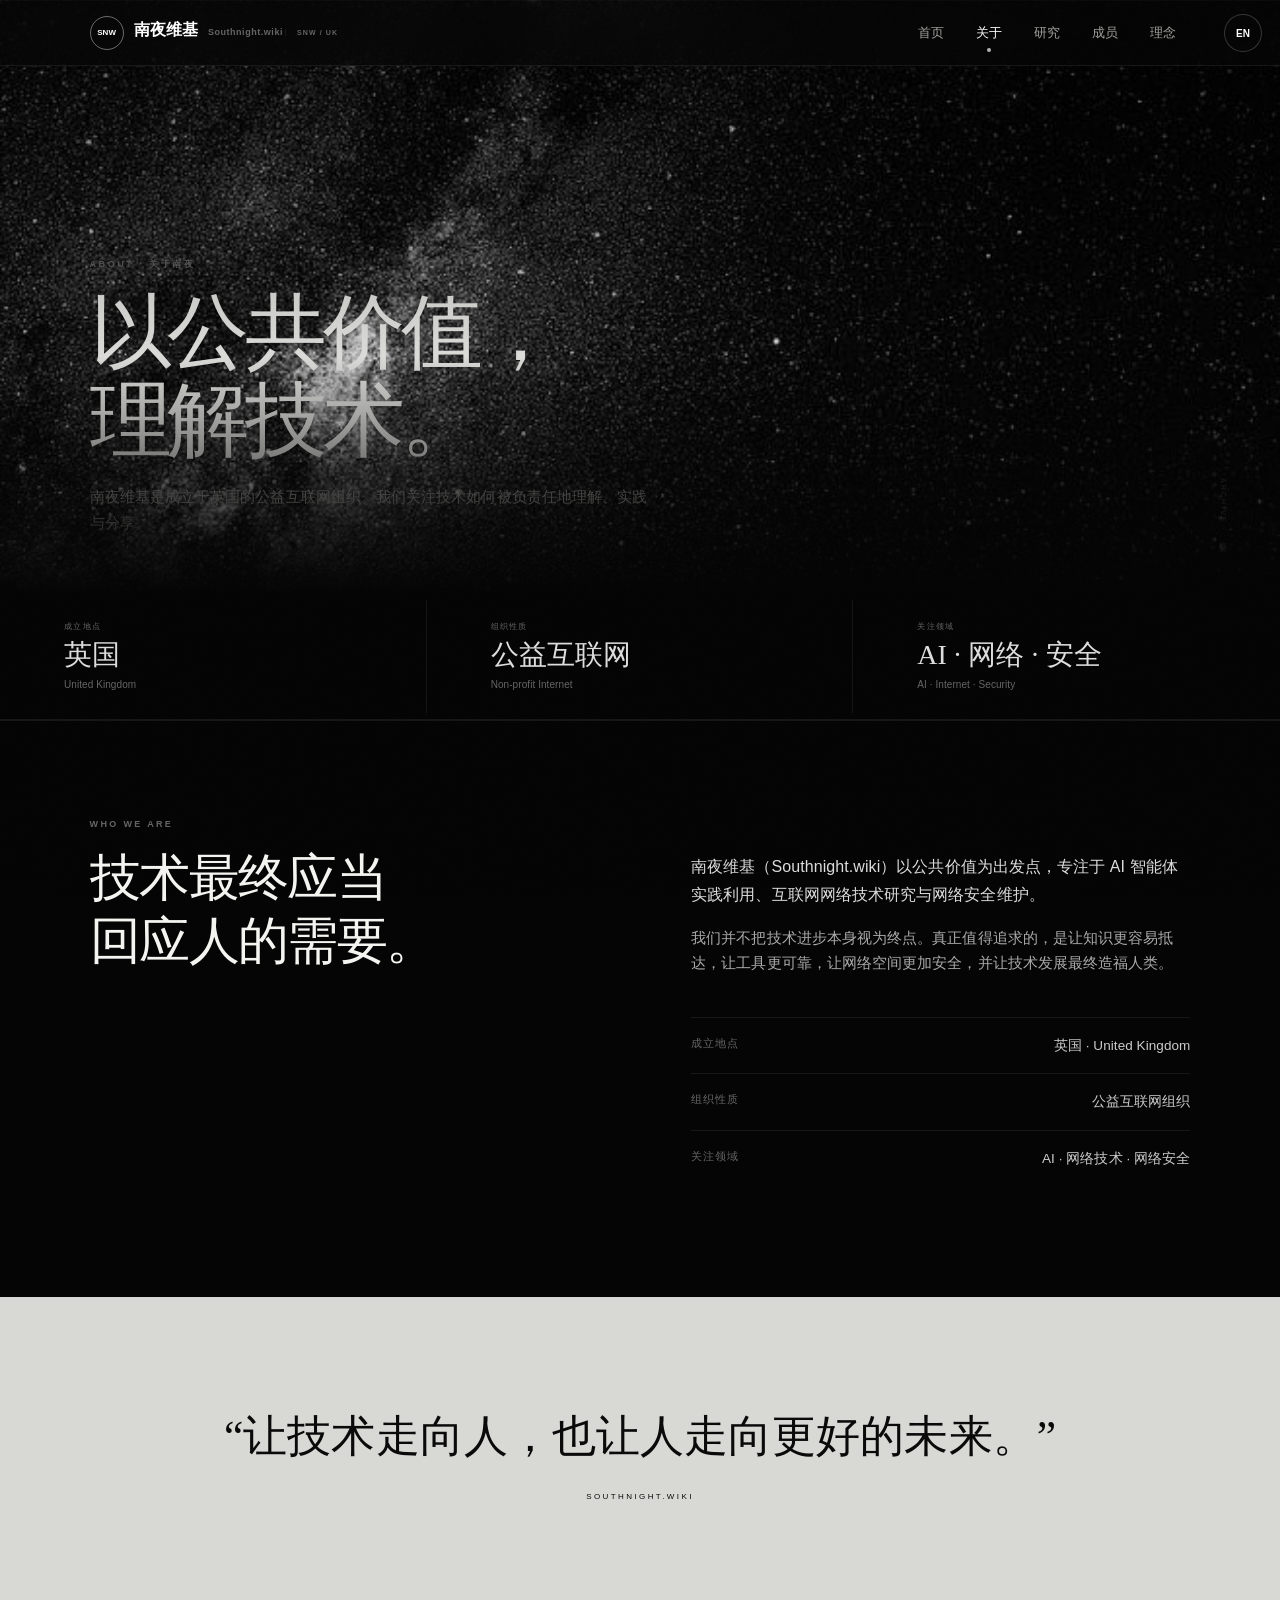
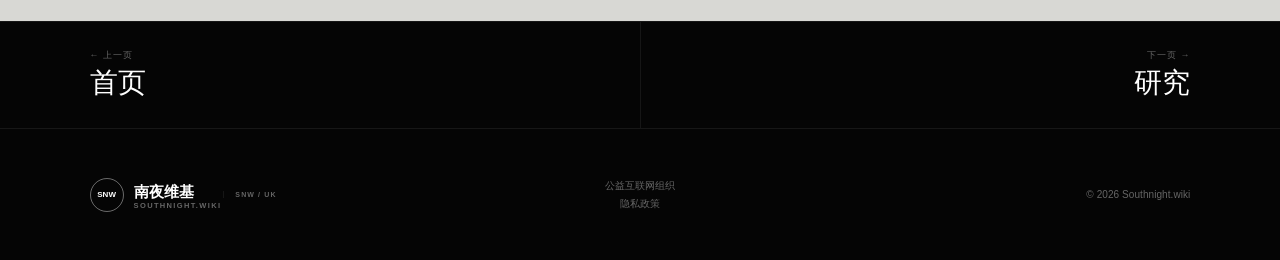
==== commit 40fd57ab: "feat: add privacy policy with UK legal hyperlinks" ====
--- a/about.html
+++ b/about.html
@@ -1 +1 @@
-<!doctype html><html lang="zh-CN"><head><meta charset="UTF-8"><meta name="viewport" content="width=device-width,initial-scale=1"><meta name="description" content="了解南夜维基公益互联网组织。"><meta name="theme-color" content="#050505"><title>关于我们 · 南夜维基</title><link rel="stylesheet" href="style.css?v=20260808-17"></head><body><div class="noise"></div><header class="nav"><a class="brand" href="index.html"><span class="mark">SNW</span><span class="brand-main">南夜维基</span><span class="brand-sub">Southnight.wiki</span></a><nav><a href="index.html">首页</a><a class="active" href="about.html">关于</a><a href="research.html">研究</a><a href="leadership.html">成员</a><a href="principles.html">理念</a></nav></header><main><section class="page-hero page-hero-about"><p class="eyebrow">ABOUT · 关于南夜</p><h1>以公共价值，<br>理解技术。</h1><p>南夜维基是成立于英国的公益互联网组织。我们关注技术如何被负责任地理解、实践与分享。</p></section><div class="stats-bar"><div class="stats-bar-item"><span>成立地点</span><strong>英国</strong>United Kingdom</div><div class="stats-bar-item"><span>组织性质</span><strong>公益互联网</strong>Non-profit Internet</div><div class="stats-bar-item"><span>关注领域</span><strong>AI · 网络 · 安全</strong>AI · Internet · Security</div></div><section class="section split"><div><p class="kicker">WHO WE ARE</p><h2>技术最终应当<br>回应人的需要。</h2></div><div class="prose"><p>南夜维基（Southnight.wiki）以公共价值为出发点，专注于 AI 智能体实践利用、互联网网络技术研究与网络安全维护。</p><p>我们并不把技术进步本身视为终点。真正值得追求的，是让知识更容易抵达，让工具更可靠，让网络空间更加安全，并让技术发展最终造福人类。</p><dl><div><dt>成立地点</dt><dd>英国 · United Kingdom</dd></div><div><dt>组织性质</dt><dd>公益互联网组织</dd></div><div><dt>关注领域</dt><dd>AI · 网络技术 · 网络安全</dd></div></dl></div></section><section class="quote-band"><blockquote>“让技术走向人，也让人走向更好的未来。”</blockquote><p>SOUTHNIGHT.WIKI</p></section></main><footer><div class="brand"><span class="mark">SNW</span><span>南夜维基<small>Southnight.wiki</small></span></div><p>公益互联网组织</p><p class="copy">© <span id="year"></span> Southnight.wiki</p></footer><script src="script.js?v=20260808-17"></script></body></html>+<!doctype html><html lang="zh-CN"><head><meta charset="UTF-8"><meta name="viewport" content="width=device-width,initial-scale=1"><meta name="description" content="了解南夜维基公益互联网组织。"><meta name="theme-color" content="#050505"><title>关于我们 · 南夜维基</title><link rel="stylesheet" href="style.css?v=20260808-17"></head><body><div class="noise"></div><header class="nav"><a class="brand" href="index.html"><span class="mark">SNW</span><span class="brand-main">南夜维基</span><span class="brand-sub">Southnight.wiki</span></a><nav><a href="index.html">首页</a><a class="active" href="about.html">关于</a><a href="research.html">研究</a><a href="leadership.html">成员</a><a href="principles.html">理念</a></nav></header><main><section class="page-hero page-hero-about"><p class="eyebrow">ABOUT · 关于南夜</p><h1>以公共价值，<br>理解技术。</h1><p>南夜维基是成立于英国的公益互联网组织。我们关注技术如何被负责任地理解、实践与分享。</p></section><div class="stats-bar"><div class="stats-bar-item"><span>成立地点</span><strong>英国</strong>United Kingdom</div><div class="stats-bar-item"><span>组织性质</span><strong>公益互联网</strong>Non-profit Internet</div><div class="stats-bar-item"><span>关注领域</span><strong>AI · 网络 · 安全</strong>AI · Internet · Security</div></div><section class="section split"><div><p class="kicker">WHO WE ARE</p><h2>技术最终应当<br>回应人的需要。</h2></div><div class="prose"><p>南夜维基（Southnight.wiki）以公共价值为出发点，专注于 AI 智能体实践利用、互联网网络技术研究与网络安全维护。</p><p>我们并不把技术进步本身视为终点。真正值得追求的，是让知识更容易抵达，让工具更可靠，让网络空间更加安全，并让技术发展最终造福人类。</p><dl><div><dt>成立地点</dt><dd>英国 · United Kingdom</dd></div><div><dt>组织性质</dt><dd>公益互联网组织</dd></div><div><dt>关注领域</dt><dd>AI · 网络技术 · 网络安全</dd></div></dl></div></section><section class="quote-band"><blockquote>“让技术走向人，也让人走向更好的未来。”</blockquote><p>SOUTHNIGHT.WIKI</p></section></main><footer><div class="brand"><span class="mark">SNW</span><span>南夜维基<small>Southnight.wiki</small></span></div><p>公益互联网组织<br><a href="privacy.html">隐私政策</a></p><p class="copy">© <span id="year"></span> Southnight.wiki</p></footer><script src="script.js?v=20260808-17"></script></body></html>
--- a/style.css
+++ b/style.css
@@ -42,8 +42,8 @@
 /* ── Timeline ────────────────────────────────────────── */
 .history{display:grid;grid-template-columns:.6fr 1.4fr;gap:7vw}.history-title{align-self:start}.history-title>p:last-child{color:var(--c-dim)}.timeline{position:relative;padding-left:28px;border-left:1px solid var(--c-glass-border)}.timeline article{position:relative;padding:18px 0 22px 24px;transition:transform var(--t-fast)}.timeline article:hover{transform:translateX(5px)}.timeline article::before{content:"";position:absolute;left:-33px;top:27px;width:9px;height:9px;border-radius:50%;background:#333;border:2px solid rgba(255,255,255,.15);transition:all var(--t-fast)}.timeline article:hover::before{background:#fff;border-color:#fff}.timeline b{position:absolute;left:-24px;top:22px;font:10px Georgia,"Times New Roman",serif;color:var(--c-dim)}.timeline h3{margin:0 0 2px;font-size:22px;font-weight:500}.timeline p{margin:0;color:var(--c-dim);font-size:12px}.honor{grid-column:2;display:flex;align-items:center;justify-content:space-between;padding:22px 28px;margin-top:24px;border:1px solid rgba(255,255,255,.12);background:rgba(16,16,16,.72);backdrop-filter:blur(16px) saturate(150%);-webkit-backdrop-filter:blur(16px) saturate(150%);box-shadow:var(--c-glass-glow)}.honor>span{writing-mode:vertical-rl;color:var(--c-dim);font-size:7.5px;letter-spacing:.16em}.honor h3{margin:0;font:28px Georgia}.honor p{margin:0;color:var(--c-dim);font-size:11px}.honor i{font-size:24px}
 
-/* ── Research Page ───────────────────────────────────── */
-.research-section{padding:96px var(--pad);max-width:var(--max-w);margin:0 auto;width:100%;border-top:1px solid var(--c-glass-border)}.research-block{display:grid;grid-template-columns:120px 1fr;gap:5vw;padding:72px 0;position:relative}.research-block+.research-block{border-top:1px solid var(--c-glass-border)}.research-block-num{font:400 clamp(52px,6vw,80px)/1 Georgia,"Times New Roman",serif;color:rgba(255,255,255,.06);margin:-8px 0 0}.research-block .kicker{margin-bottom:14px}.research-block h2{font-size:var(--f-h2);margin:8px 0 18px;line-height:1.18}.research-block p{color:var(--c-muted);max-width:620px;font-size:14px;line-height:1.82}
+/* ── Research Page (straight DOM, no grid-areas) ──────── */
+.research-section{padding:96px var(--pad);max-width:var(--max-w);margin:0 auto;width:100%;border-top:1px solid var(--c-glass-border)}.research-item{display:grid;grid-template-columns:120px 1fr;column-gap:5vw;padding:72px 0;border-top:1px solid var(--c-glass-border)}.research-item:first-child{border-top:none}.research-item-num{font:400 clamp(52px,6vw,80px)/1 Georgia,"Times New Roman",serif;color:rgba(255,255,255,.06);margin:-8px 0 0;grid-row:1/-1}.research-item .kicker{color:var(--c-dim);font-size:9px;font-weight:600;letter-spacing:.26em;text-transform:uppercase;margin:0 0 8px}.research-item h2{font-size:var(--f-h2);margin:0 0 12px;line-height:1.18}.research-item p{color:var(--c-muted);max-width:620px;font-size:14px;line-height:1.82;margin:0}@media(max-width:800px){.research-item{grid-template-columns:1fr;column-gap:0;padding:46px 0}.research-item-num{font-size:56px;margin:0;grid-row:auto}}
 
 /* ── Leadership Page ─────────────────────────────────── */
 .leadership-page{display:grid;grid-template-columns:.7fr 1.3fr;gap:7vw;max-width:var(--max-w);margin:0 auto;width:100%}.role-feature{align-self:start;border-top:1px solid #fff;padding-top:22px;position:sticky;top:90px}.role-feature .kicker{margin-bottom:10px}.role-feature h2{font-size:62px;margin:0 0 10px}.role-feature>p:last-child{color:var(--c-muted)}.leader-list{position:relative;padding-left:28px;border-left:1px solid var(--c-glass-border)}.leader-list article{position:relative;padding:16px 0 18px 24px;transition:transform var(--t-fast)}.leader-list article:hover{transform:translateX(4px)}.leader-list article::before{content:"";position:absolute;left:-33px;top:22px;width:9px;height:9px;border-radius:50%;background:#333;border:2px solid rgba(255,255,255,.15);transition:all var(--t-fast)}.leader-list article:hover::before{background:#fff;border-color:#fff}.leader-list b{position:absolute;left:-24px;top:17px;font:10px Georgia,"Times New Roman",serif;color:var(--c-dim)}.leader-list small{display:block;color:var(--c-dim);font-size:11px;margin-bottom:2px;text-transform:uppercase;letter-spacing:.12em}.leader-list h3{font-size:24px;margin:0 0 2px;font-weight:500}.leader-list p{margin:0;color:var(--c-dim);font-size:12px}.honor.wide{grid-column:2;margin-top:20px}
@@ -88,7 +88,7 @@
  .focus-head{display:block}
  .cards{grid-template-columns:1fr}.cards article{min-height:240px;padding:30px;border-right:0}.cards article::before{font-size:60px;top:24px;left:30px}.cards h3{font-size:19px;margin-top:52px}
  .history-title{position:static}.timeline{padding-left:22px}.timeline article{padding:14px 0 16px 18px}.timeline article::before{left:-27px;top:20px;width:7px;height:7px}.timeline b{left:-20px;top:18px}.timeline h3{font-size:19px}.honor,.honor.wide{grid-column:1}
- .research-block{grid-template-columns:1fr;gap:12px;padding:46px 0}.research-block-num{font-size:56px;margin:0}
+
  .role-feature{position:static;padding-top:16px}.role-feature h2{font-size:46px}.leader-list{padding-left:24px}.leader-list article{padding:12px 0 14px 18px}.leader-list article::before{left:-29px;top:18px;width:7px;height:7px}.leader-list b{left:-22px;top:15px}.leader-list h3{font-size:21px}
  .principle-block{grid-template-columns:1fr;gap:8px;padding:50px 0}.principle-block-num{font-size:62px;margin:0}
  .quote-band{min-height:30vh;padding:48px var(--pad)}.quote-band blockquote{font-size:25px}
@@ -109,8 +109,8 @@
 /* ── Cleaned kickers (no numeric prefix) ─────────────── */
 .kicker{color:var(--c-dim);font-size:9px;font-weight:600;letter-spacing:.26em;text-transform:uppercase;margin:0}
 
-/* ── Alternate research block ────────────────────────── */
-.research-block.alt{grid-template-columns:1fr 120px}.research-block.alt .research-block-num{text-align:right}@media(max-width:800px){.research-block.alt{grid-template-columns:1fr}.research-block.alt .research-block-num{text-align:left}}
+/* ── Alternate research block (visual right num) ─────── */
+
 
 /* ── Stats bar (About page) ──────────────────────────── */
 .stats-bar{display:grid;grid-template-columns:repeat(3,1fr);border-top:1px solid var(--c-glass-border);border-bottom:1px solid var(--c-glass-border)}@media(max-width:800px){.stats-bar{grid-template-columns:1fr}}.stats-bar-item{padding:20px var(--pad-sm);border-right:1px solid var(--c-glass-border);display:flex;flex-direction:column;gap:4px}.stats-bar-item:last-child{border:0}.stats-bar-item span{color:var(--c-dim);font-size:8.5px;letter-spacing:.18em;text-transform:uppercase}.stats-bar-item strong{font:400 clamp(22px,2.8vw,32px) "Songti SC",Georgia,serif;color:#ddd}.stats-bar-item{color:var(--c-dim);font-size:11px}
@@ -149,3 +149,6 @@
 
 /* Detailed dl — more archival, smaller text, wider spacing */
 .about dl,.prose dl{margin-top:40px}.about dl div,.prose dl div{padding:16px 0;font-size:13.5px}.about dt,.prose dt{color:var(--c-dim);font-size:11px;letter-spacing:.08em}.about dd,.prose dd{font-size:13.5px}
+
+/* ── Privacy Policy ──────────────────────────────────── */
+.privacy-content{max-width:780px;padding:72px var(--pad) 96px}.privacy-content h2{font-size:clamp(22px,2.5vw,30px);margin:48px 0 16px;padding-top:32px;border-top:1px solid var(--c-glass-border)}.privacy-content h3{font-size:15px;margin:28px 0 10px;color:#ccc;font-weight:500}.privacy-content ul{padding-left:18px;margin:10px 0 20px}.privacy-content li{margin:6px 0;color:var(--c-muted);font-size:13.5px}.privacy-content a{color:#bbb;text-decoration:underline;text-underline-offset:3px}.privacy-content a:hover{color:#fff}.privacy-intro{margin-bottom:30px;font-size:15px;color:#ccc}.privacy-closing{text-align:center;margin-top:48px;padding-top:32px;border-top:1px solid var(--c-glass-border);color:var(--c-dim);font-style:italic}.page-hero-privacy{min-height:38svh;background-position:center 25%}.page-hero-privacy:after{content:"PRIVACY · 隐私"}footer a[href="privacy.html"]{color:var(--c-dim);font-size:10px;text-decoration:none}.footer a[href="privacy.html"]:hover{color:#fff}@media(max-width:800px){.privacy-content{padding:48px var(--pad-sm) 72px}.privacy-content h2{font-size:20px;margin-top:36px}}
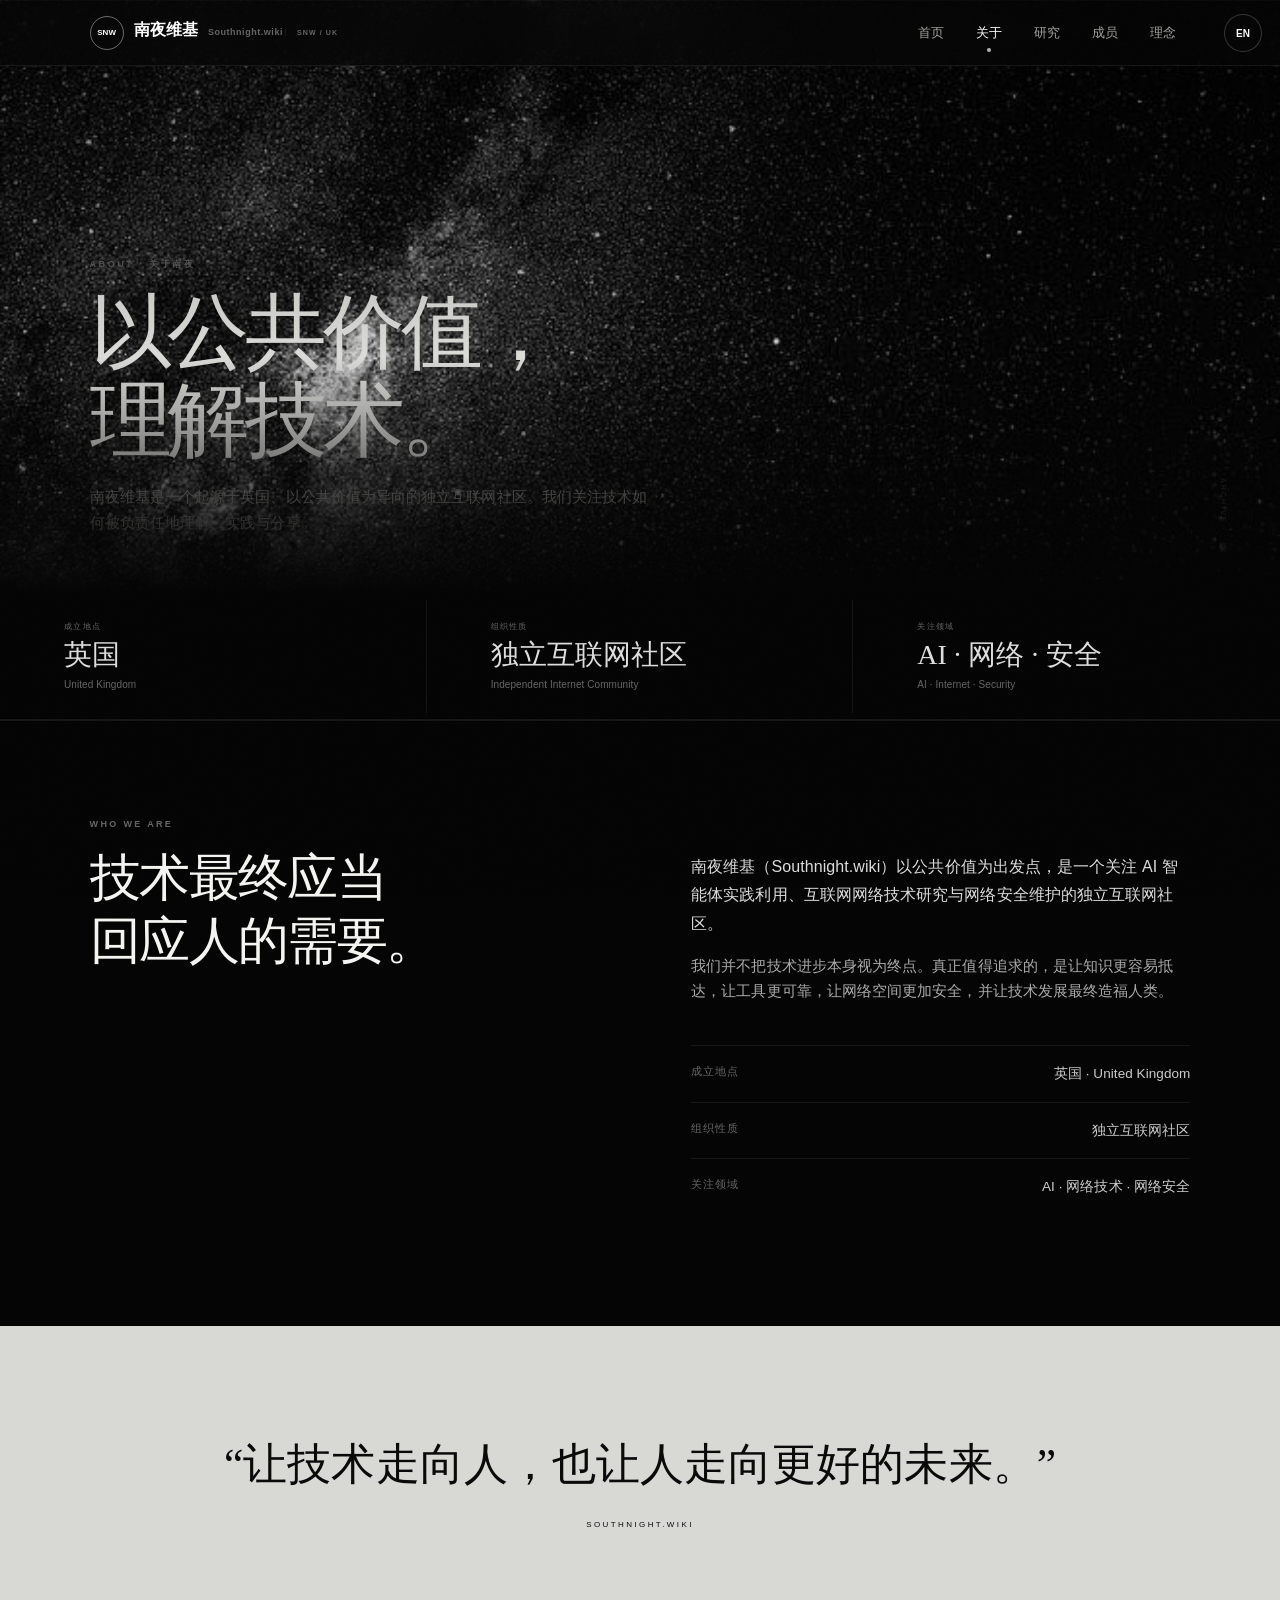
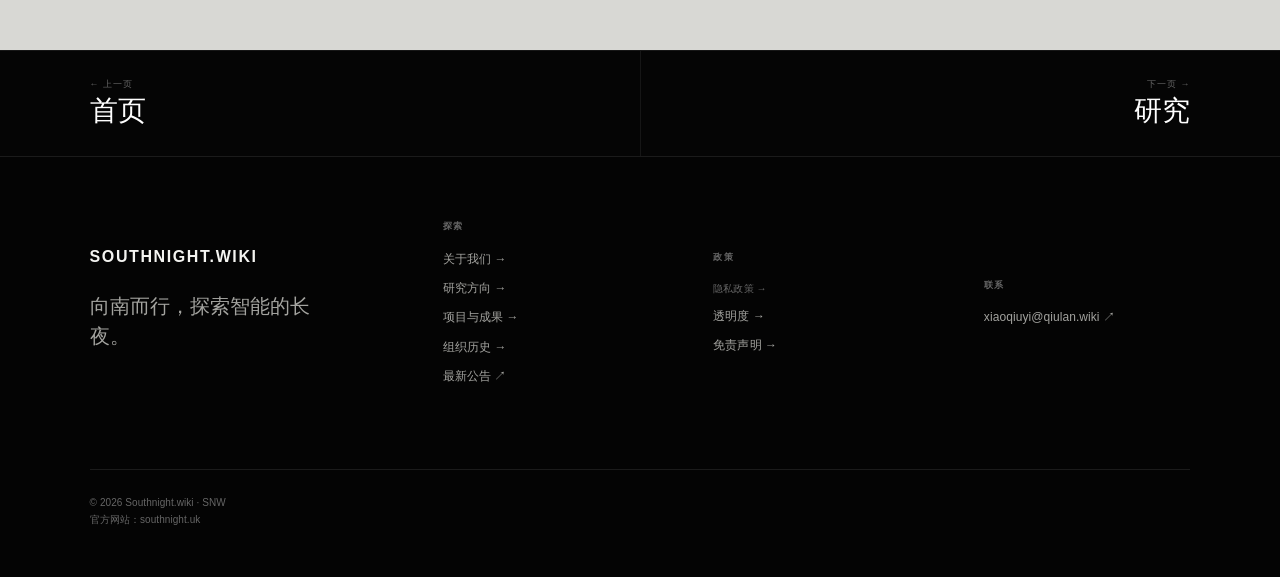
==== commit bf4bba59: "feat: community homepage, projects, principles, formal footer, transparency and SEO" ====
--- a/about.html
+++ b/about.html
@@ -1 +1 @@
-<!doctype html><html lang="zh-CN"><head><meta charset="UTF-8"><meta name="viewport" content="width=device-width,initial-scale=1"><meta name="description" content="了解南夜维基公益互联网组织。"><meta name="theme-color" content="#050505"><title>关于我们 · 南夜维基</title><link rel="stylesheet" href="style.css?v=20260808-17"></head><body><div class="noise"></div><header class="nav"><a class="brand" href="index.html"><span class="mark">SNW</span><span class="brand-main">南夜维基</span><span class="brand-sub">Southnight.wiki</span></a><nav><a href="index.html">首页</a><a class="active" href="about.html">关于</a><a href="research.html">研究</a><a href="leadership.html">成员</a><a href="principles.html">理念</a></nav></header><main><section class="page-hero page-hero-about"><p class="eyebrow">ABOUT · 关于南夜</p><h1>以公共价值，<br>理解技术。</h1><p>南夜维基是成立于英国的公益互联网组织。我们关注技术如何被负责任地理解、实践与分享。</p></section><div class="stats-bar"><div class="stats-bar-item"><span>成立地点</span><strong>英国</strong>United Kingdom</div><div class="stats-bar-item"><span>组织性质</span><strong>公益互联网</strong>Non-profit Internet</div><div class="stats-bar-item"><span>关注领域</span><strong>AI · 网络 · 安全</strong>AI · Internet · Security</div></div><section class="section split"><div><p class="kicker">WHO WE ARE</p><h2>技术最终应当<br>回应人的需要。</h2></div><div class="prose"><p>南夜维基（Southnight.wiki）以公共价值为出发点，专注于 AI 智能体实践利用、互联网网络技术研究与网络安全维护。</p><p>我们并不把技术进步本身视为终点。真正值得追求的，是让知识更容易抵达，让工具更可靠，让网络空间更加安全，并让技术发展最终造福人类。</p><dl><div><dt>成立地点</dt><dd>英国 · United Kingdom</dd></div><div><dt>组织性质</dt><dd>公益互联网组织</dd></div><div><dt>关注领域</dt><dd>AI · 网络技术 · 网络安全</dd></div></dl></div></section><section class="quote-band"><blockquote>“让技术走向人，也让人走向更好的未来。”</blockquote><p>SOUTHNIGHT.WIKI</p></section></main><footer><div class="brand"><span class="mark">SNW</span><span>南夜维基<small>Southnight.wiki</small></span></div><p>公益互联网组织<br><a href="privacy.html">隐私政策</a></p><p class="copy">© <span id="year"></span> Southnight.wiki</p></footer><script src="script.js?v=20260808-17"></script></body></html>+<!doctype html><html lang="zh-CN"><head><meta charset="UTF-8"><meta name="viewport" content="width=device-width,initial-scale=1"><meta name="description" content="了解南夜维基公益互联网组织。"><meta name="theme-color" content="#050505"><link rel="canonical" href="https://southnight.uk/about.html"><link rel="icon" href="favicon.svg" type="image/svg+xml"><meta property="og:title" content="关于我们 · 南夜维基"><meta property="og:description" content="了解南夜维基公益互联网组织。"><meta property="og:type" content="website"><meta property="og:url" content="https://southnight.uk/about.html"><meta property="og:image" content="https://southnight.uk/night-sky.jpg"><title>关于我们 · 南夜维基</title><link rel="stylesheet" href="style.css?v=20260809-22"></head><body><div class="noise"></div><header class="nav"><a class="brand" href="index.html"><span class="mark">SNW</span><span class="brand-main">南夜维基</span><span class="brand-sub">Southnight.wiki</span></a><nav><a href="index.html">首页</a><a class="active" href="about.html">关于</a><a href="research.html">研究</a><a href="leadership.html">成员</a><a href="principles.html">理念</a></nav></header><main><section class="page-hero page-hero-about"><p class="eyebrow">ABOUT · 关于南夜</p><h1>以公共价值，<br>理解技术。</h1><p>南夜维基是一个起源于英国、以公共价值为导向的独立互联网社区。我们关注技术如何被负责任地理解、实践与分享。</p></section><div class="stats-bar"><div class="stats-bar-item"><span>成立地点</span><strong>英国</strong>United Kingdom</div><div class="stats-bar-item"><span>组织性质</span><strong>独立互联网社区</strong>Independent Internet Community</div><div class="stats-bar-item"><span>关注领域</span><strong>AI · 网络 · 安全</strong>AI · Internet · Security</div></div><section class="section split"><div><p class="kicker">WHO WE ARE</p><h2>技术最终应当<br>回应人的需要。</h2></div><div class="prose"><p>南夜维基（Southnight.wiki）以公共价值为出发点，是一个关注 AI 智能体实践利用、互联网网络技术研究与网络安全维护的独立互联网社区。</p><p>我们并不把技术进步本身视为终点。真正值得追求的，是让知识更容易抵达，让工具更可靠，让网络空间更加安全，并让技术发展最终造福人类。</p><dl><div><dt>成立地点</dt><dd>英国 · United Kingdom</dd></div><div><dt>组织性质</dt><dd>独立互联网社区</dd></div><div><dt>关注领域</dt><dd>AI · 网络技术 · 网络安全</dd></div></dl></div></section><section class="quote-band"><blockquote>“让技术走向人，也让人走向更好的未来。”</blockquote><p>SOUTHNIGHT.WIKI</p></section></main><footer class="site-footer"><div class="footer-brand"><strong>SOUTHNIGHT.WIKI</strong><p>向南而行，探索智能的长夜。</p></div><div><h3>探索</h3><a href="about.html">关于我们 →</a><a href="research.html">研究方向 →</a><a href="index.html#projects">项目与成果 →</a><a href="leadership.html">组织历史 →</a><a href="https://dynamic.southnight.uk">最新公告 ↗</a></div><div><h3>政策</h3><a href="privacy.html">隐私政策 →</a><a href="transparency.html">透明度 →</a><a href="transparency.html#disclaimer">免责声明 →</a></div><div><h3>联系</h3><a href="mailto:xiaoqiuyi@qiulan.wiki">xiaoqiuyi@qiulan.wiki ↗</a></div><p class="footer-copy">© <span id="year"></span> Southnight.wiki · SNW<br>官方网站：southnight.uk</p></footer><script src="script.js?v=20260809-22"></script></body></html>
--- a/style.css
+++ b/style.css
@@ -152,3 +152,13 @@
 
 /* ── Privacy Policy ──────────────────────────────────── */
 .privacy-content{max-width:780px;padding:72px var(--pad) 96px}.privacy-content h2{font-size:clamp(22px,2.5vw,30px);margin:48px 0 16px;padding-top:32px;border-top:1px solid var(--c-glass-border)}.privacy-content h3{font-size:15px;margin:28px 0 10px;color:#ccc;font-weight:500}.privacy-content ul{padding-left:18px;margin:10px 0 20px}.privacy-content li{margin:6px 0;color:var(--c-muted);font-size:13.5px}.privacy-content a{color:#bbb;text-decoration:underline;text-underline-offset:3px}.privacy-content a:hover{color:#fff}.privacy-intro{margin-bottom:30px;font-size:15px;color:#ccc}.privacy-closing{text-align:center;margin-top:48px;padding-top:32px;border-top:1px solid var(--c-glass-border);color:var(--c-dim);font-style:italic}.page-hero-privacy{min-height:38svh;background-position:center 25%}.page-hero-privacy:after{content:"PRIVACY · 隐私"}footer a[href="privacy.html"]{color:var(--c-dim);font-size:10px;text-decoration:none}.footer a[href="privacy.html"]:hover{color:#fff}@media(max-width:800px){.privacy-content{padding:48px var(--pad-sm) 72px}.privacy-content h2{font-size:20px;margin-top:36px}}
+
+/* ── Community homepage expansion ────────────────────── */
+.section-heading{display:flex;align-items:flex-end;justify-content:space-between;gap:32px;margin-bottom:34px}.section-heading>p{max-width:360px;color:var(--c-muted)}.section-link,.story-link{color:var(--c-muted);font-size:12px;text-decoration:none;border-bottom:1px solid var(--c-dim);padding-bottom:3px}.section-link:hover,.story-link:hover{color:#fff;border-color:#fff}
+.news-preview{padding-top:58px;padding-bottom:58px}.news-list{border-top:1px solid var(--c-line)}.news-item{display:grid;grid-template-columns:110px minmax(0,1fr) 90px;gap:24px;padding:22px 4px;border-bottom:1px solid var(--c-line)}.news-item time{color:var(--c-dim);font-size:11px}.news-item h3{font:400 21px/1.3 "Songti SC",Georgia,serif;margin:0 0 5px}.news-item p{margin:0;color:var(--c-muted);font-size:13px;white-space:nowrap;overflow:hidden;text-overflow:ellipsis}.news-item a{justify-self:end;color:var(--c-muted);text-decoration:none;font-size:11px}.news-item a:hover{color:#fff}
+.projects{background:#070707}.project-grid{display:grid;grid-template-columns:repeat(3,1fr);border:1px solid var(--c-line)}.project-card{position:relative;min-height:300px;padding:30px;border-right:1px solid var(--c-line)}.project-card:last-child{border:0}.project-card .project-status{position:absolute;top:26px;right:26px;color:var(--c-muted);font-size:9px;border:1px solid var(--c-line);padding:4px 8px}.project-index{color:var(--c-dim);font:10px Georgia,serif;letter-spacing:.12em}.project-card h3{margin:66px 0 13px;font-size:22px}.project-card>p:not(.project-index){color:var(--c-muted);font-size:13px;min-height:68px}.project-card>a{display:inline-block;margin-top:22px;color:#ddd;text-decoration:none;font-size:12px;border-bottom:1px solid #555;padding-bottom:2px}
+.principle-summary{display:grid;grid-template-columns:repeat(4,1fr);border-top:1px solid var(--c-line)}.principle-summary article{padding:28px 24px;border-right:1px solid var(--c-line)}.principle-summary article:last-child{border:0}.principle-summary b{font:11px Georgia,serif;color:var(--c-dim)}.principle-summary h3{font-size:19px;margin:28px 0 10px}.principle-summary p{color:var(--c-muted);font-size:13px}
+.story{display:grid;grid-template-columns:1.1fr .9fr;gap:9vw;background:#080808}.story-copy>p:not(.kicker){color:var(--c-muted);max-width:620px}.story-link{display:inline-block;margin-top:20px}.story-meta{border-top:1px solid var(--c-line)}.story-meta>div{display:flex;justify-content:space-between;align-items:center;padding:18px 0;border-bottom:1px solid var(--c-line)}.story-meta span{color:var(--c-dim);font-size:11px}.story-meta strong{font:400 23px "Songti SC",Georgia,serif}
+.site-footer{display:grid;grid-template-columns:1.4fr repeat(3,1fr);gap:5vw;padding:62px var(--pad) 38px;border-top:1px solid var(--c-line);background:#040404}.site-footer h3{color:var(--c-dim);font-size:9px;letter-spacing:.18em;text-transform:uppercase;margin:0 0 14px}.site-footer a{display:block;color:var(--c-muted);text-decoration:none;font-size:12px;margin:8px 0}.site-footer a:hover{color:#fff}.footer-brand strong{font-size:16px;letter-spacing:.1em}.footer-brand p{color:var(--c-muted);font:400 20px/1.5 "Songti SC",Georgia,serif;max-width:260px}.footer-copy{grid-column:1/-1!important;text-align:left!important;padding-top:24px;border-top:1px solid var(--c-line);color:var(--c-dim)!important}
+.transparency-list{max-width:860px}.transparency-list>section{padding:42px 0;border-bottom:1px solid var(--c-line)}.transparency-list h2{font-size:clamp(28px,3vw,40px);margin:12px 0}.transparency-list p:last-child{color:var(--c-muted);max-width:720px}.transparency-list a{color:#ccc;text-decoration:none;border-bottom:1px solid #555}.page-hero-transparency{min-height:48svh}
+@media(max-width:800px){.section-heading{display:block;margin-bottom:25px}.section-link{display:inline-block;margin-top:12px}.news-preview{padding-top:44px;padding-bottom:44px}.news-item{grid-template-columns:1fr;gap:5px;padding:19px 0}.news-item a{justify-self:start;margin-top:5px}.project-grid,.principle-summary{grid-template-columns:1fr}.project-card,.principle-summary article{min-height:auto;border-right:0;border-bottom:1px solid var(--c-line)}.project-card{padding:26px}.project-card h3{margin-top:50px}.project-card>p:not(.project-index){min-height:auto}.story{grid-template-columns:1fr;gap:36px}.site-footer{grid-template-columns:1fr 1fr;padding:46px var(--pad) 90px}.footer-brand{grid-column:1/-1}.footer-copy{grid-column:1/-1!important}.transparency-list>section{padding:32px 0}}
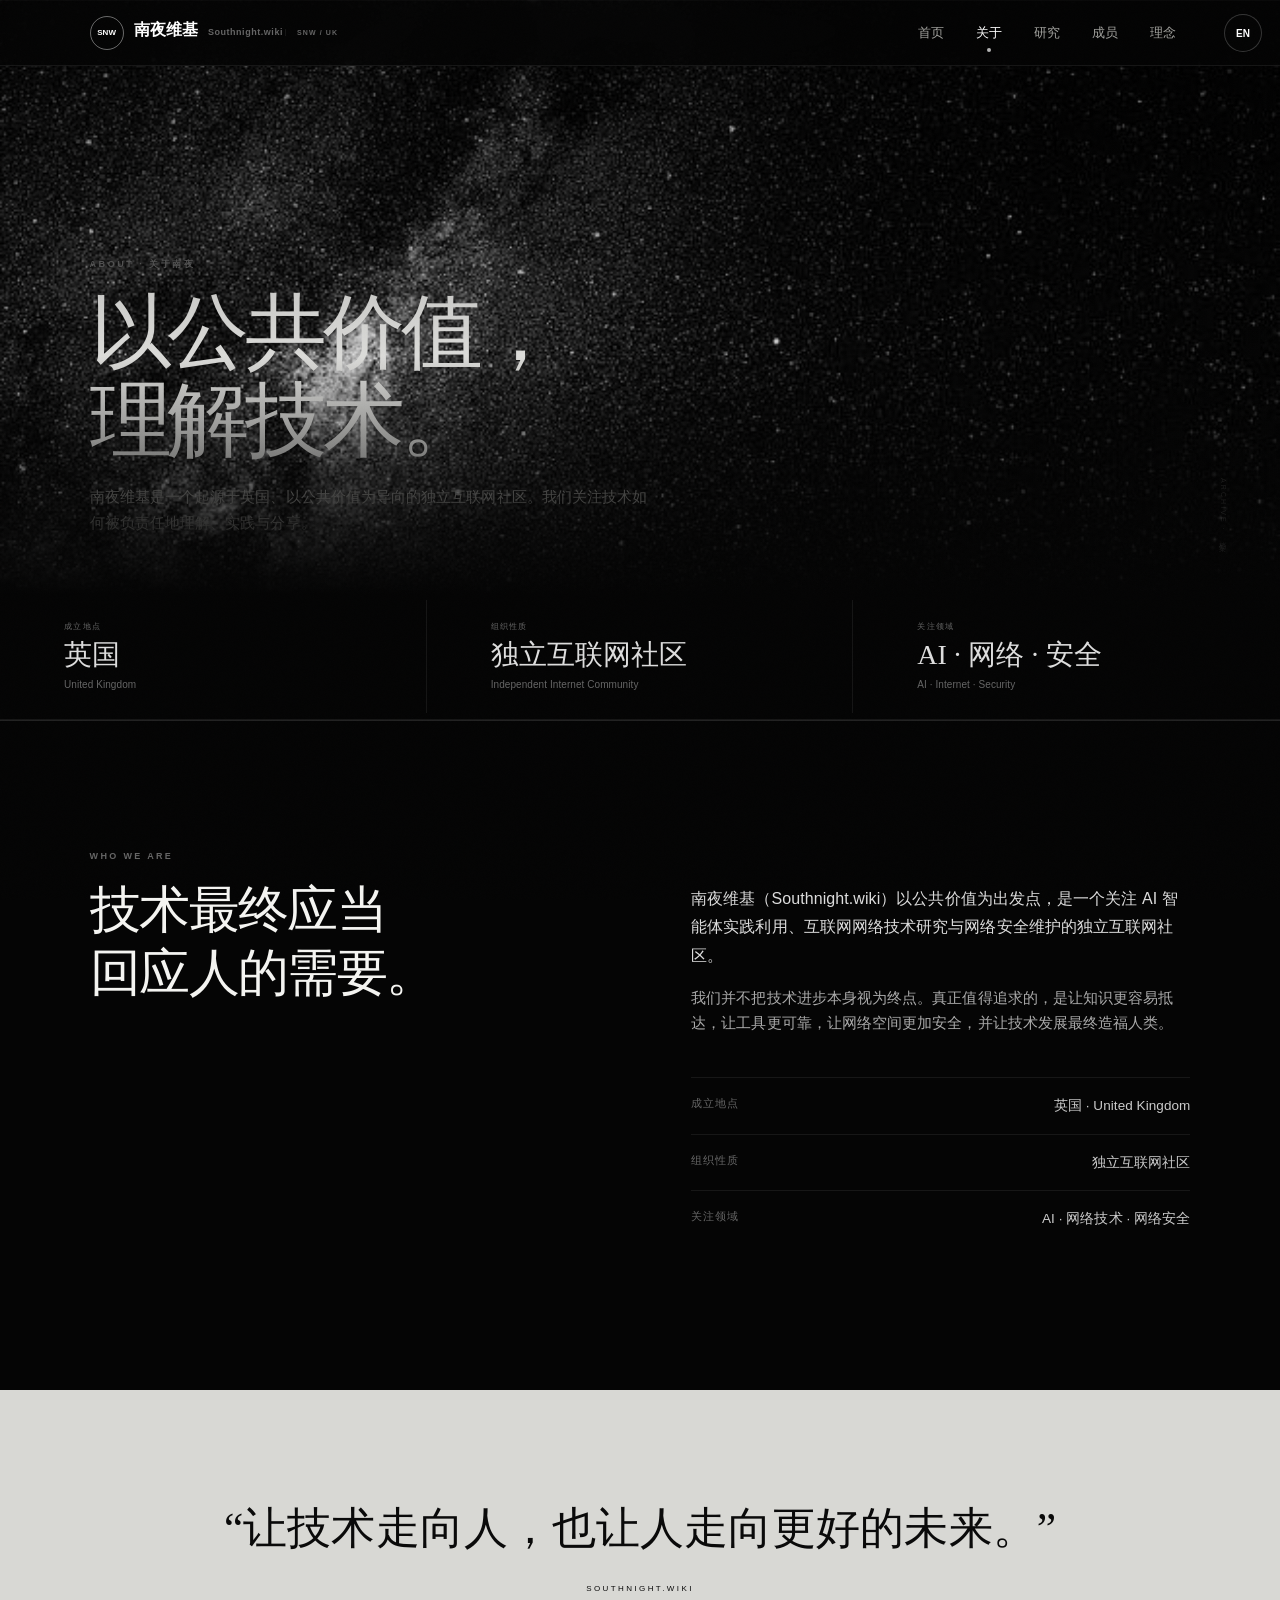
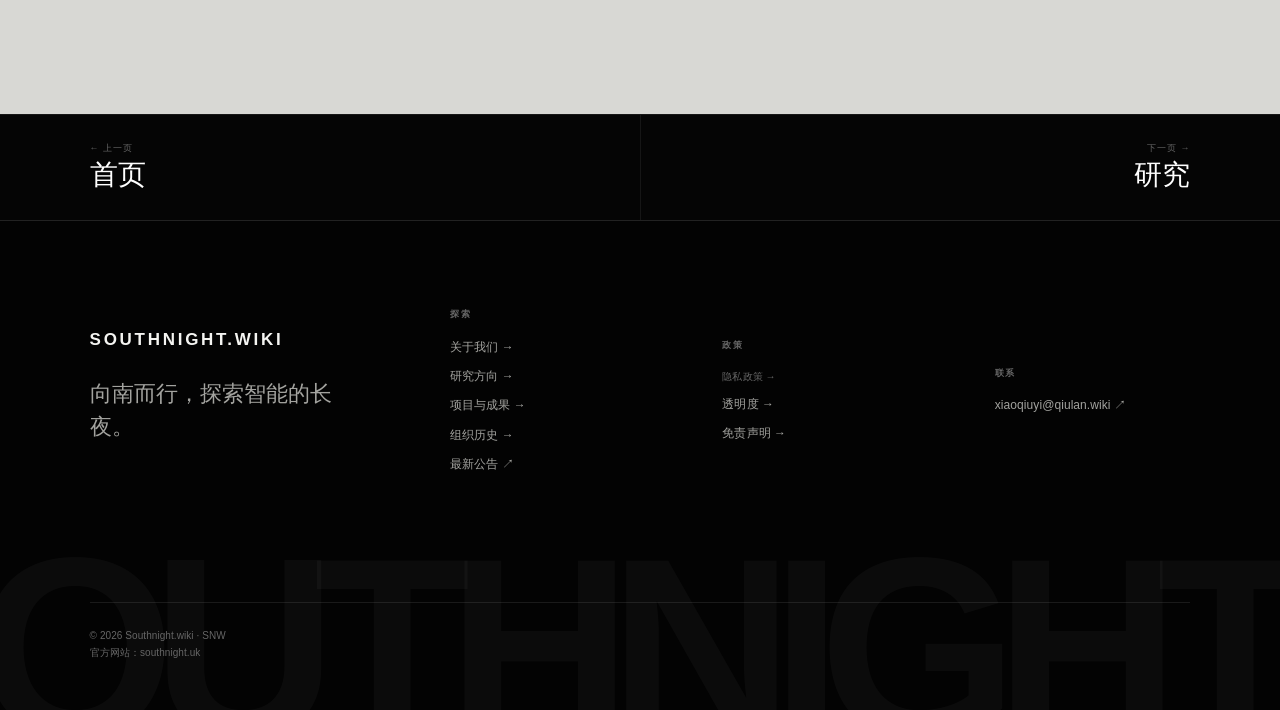
==== commit 54f48b60: "refine homepage editorial layout and responsive UX" ====
--- a/about.html
+++ b/about.html
@@ -1 +1 @@
-<!doctype html><html lang="zh-CN"><head><meta charset="UTF-8"><meta name="viewport" content="width=device-width,initial-scale=1"><meta name="description" content="了解南夜维基公益互联网组织。"><meta name="theme-color" content="#050505"><link rel="canonical" href="https://southnight.uk/about.html"><link rel="icon" href="favicon.svg" type="image/svg+xml"><meta property="og:title" content="关于我们 · 南夜维基"><meta property="og:description" content="了解南夜维基公益互联网组织。"><meta property="og:type" content="website"><meta property="og:url" content="https://southnight.uk/about.html"><meta property="og:image" content="https://southnight.uk/night-sky.jpg"><title>关于我们 · 南夜维基</title><link rel="stylesheet" href="style.css?v=20260809-22"></head><body><div class="noise"></div><header class="nav"><a class="brand" href="index.html"><span class="mark">SNW</span><span class="brand-main">南夜维基</span><span class="brand-sub">Southnight.wiki</span></a><nav><a href="index.html">首页</a><a class="active" href="about.html">关于</a><a href="research.html">研究</a><a href="leadership.html">成员</a><a href="principles.html">理念</a></nav></header><main><section class="page-hero page-hero-about"><p class="eyebrow">ABOUT · 关于南夜</p><h1>以公共价值，<br>理解技术。</h1><p>南夜维基是一个起源于英国、以公共价值为导向的独立互联网社区。我们关注技术如何被负责任地理解、实践与分享。</p></section><div class="stats-bar"><div class="stats-bar-item"><span>成立地点</span><strong>英国</strong>United Kingdom</div><div class="stats-bar-item"><span>组织性质</span><strong>独立互联网社区</strong>Independent Internet Community</div><div class="stats-bar-item"><span>关注领域</span><strong>AI · 网络 · 安全</strong>AI · Internet · Security</div></div><section class="section split"><div><p class="kicker">WHO WE ARE</p><h2>技术最终应当<br>回应人的需要。</h2></div><div class="prose"><p>南夜维基（Southnight.wiki）以公共价值为出发点，是一个关注 AI 智能体实践利用、互联网网络技术研究与网络安全维护的独立互联网社区。</p><p>我们并不把技术进步本身视为终点。真正值得追求的，是让知识更容易抵达，让工具更可靠，让网络空间更加安全，并让技术发展最终造福人类。</p><dl><div><dt>成立地点</dt><dd>英国 · United Kingdom</dd></div><div><dt>组织性质</dt><dd>独立互联网社区</dd></div><div><dt>关注领域</dt><dd>AI · 网络技术 · 网络安全</dd></div></dl></div></section><section class="quote-band"><blockquote>“让技术走向人，也让人走向更好的未来。”</blockquote><p>SOUTHNIGHT.WIKI</p></section></main><footer class="site-footer"><div class="footer-brand"><strong>SOUTHNIGHT.WIKI</strong><p>向南而行，探索智能的长夜。</p></div><div><h3>探索</h3><a href="about.html">关于我们 →</a><a href="research.html">研究方向 →</a><a href="index.html#projects">项目与成果 →</a><a href="leadership.html">组织历史 →</a><a href="https://dynamic.southnight.uk">最新公告 ↗</a></div><div><h3>政策</h3><a href="privacy.html">隐私政策 →</a><a href="transparency.html">透明度 →</a><a href="transparency.html#disclaimer">免责声明 →</a></div><div><h3>联系</h3><a href="mailto:xiaoqiuyi@qiulan.wiki">xiaoqiuyi@qiulan.wiki ↗</a></div><p class="footer-copy">© <span id="year"></span> Southnight.wiki · SNW<br>官方网站：southnight.uk</p></footer><script src="script.js?v=20260809-22"></script></body></html>+<!doctype html><html lang="zh-CN"><head><meta charset="UTF-8"><meta name="viewport" content="width=device-width,initial-scale=1"><meta name="description" content="了解南夜维基——一个起源于英国、以公共价值为导向的独立互联网社区。"><meta name="theme-color" content="#050505"><link rel="canonical" href="https://southnight.uk/about.html"><link rel="icon" href="favicon.svg" type="image/svg+xml"><meta property="og:title" content="关于我们 · 南夜维基"><meta property="og:description" content="了解南夜维基公益互联网组织。"><meta property="og:type" content="website"><meta property="og:url" content="https://southnight.uk/about.html"><meta property="og:image" content="https://southnight.uk/night-sky.jpg"><title>关于我们 · 南夜维基</title><link rel="stylesheet" href="style.css?v=20260809-23"></head><body><div class="noise"></div><header class="nav"><a class="brand" href="index.html"><span class="mark">SNW</span><span class="brand-main">南夜维基</span><span class="brand-sub">Southnight.wiki</span></a><nav><a href="index.html">首页</a><a class="active" href="about.html">关于</a><a href="research.html">研究</a><a href="leadership.html">成员</a><a href="principles.html">理念</a></nav></header><main><section class="page-hero page-hero-about"><p class="eyebrow">ABOUT · 关于南夜</p><h1>以公共价值，<br>理解技术。</h1><p>南夜维基是一个起源于英国、以公共价值为导向的独立互联网社区。我们关注技术如何被负责任地理解、实践与分享。</p></section><div class="stats-bar"><div class="stats-bar-item"><span>成立地点</span><strong>英国</strong>United Kingdom</div><div class="stats-bar-item"><span>组织性质</span><strong>独立互联网社区</strong>Independent Internet Community</div><div class="stats-bar-item"><span>关注领域</span><strong>AI · 网络 · 安全</strong>AI · Internet · Security</div></div><section class="section split"><div><p class="kicker">WHO WE ARE</p><h2>技术最终应当<br>回应人的需要。</h2></div><div class="prose"><p>南夜维基（Southnight.wiki）以公共价值为出发点，是一个关注 AI 智能体实践利用、互联网网络技术研究与网络安全维护的独立互联网社区。</p><p>我们并不把技术进步本身视为终点。真正值得追求的，是让知识更容易抵达，让工具更可靠，让网络空间更加安全，并让技术发展最终造福人类。</p><dl><div><dt>成立地点</dt><dd>英国 · United Kingdom</dd></div><div><dt>组织性质</dt><dd>独立互联网社区</dd></div><div><dt>关注领域</dt><dd>AI · 网络技术 · 网络安全</dd></div></dl></div></section><section class="quote-band"><blockquote>“让技术走向人，也让人走向更好的未来。”</blockquote><p>SOUTHNIGHT.WIKI</p></section></main><footer class="site-footer"><div class="footer-brand"><strong>SOUTHNIGHT.WIKI</strong><p>向南而行，探索智能的长夜。</p></div><div><h3>探索</h3><a href="about.html">关于我们 →</a><a href="research.html">研究方向 →</a><a href="index.html#projects">项目与成果 →</a><a href="leadership.html">组织历史 →</a><a href="https://dynamic.southnight.uk">最新公告 ↗</a></div><div><h3>政策</h3><a href="privacy.html">隐私政策 →</a><a href="transparency.html">透明度 →</a><a href="transparency.html#disclaimer">免责声明 →</a></div><div><h3>联系</h3><a href="mailto:xiaoqiuyi@qiulan.wiki">xiaoqiuyi@qiulan.wiki ↗</a></div><p class="footer-copy">© <span id="year"></span> Southnight.wiki · SNW<br>官方网站：southnight.uk</p></footer><script src="script.js?v=20260809-23"></script></body></html>
--- a/style.css
+++ b/style.css
@@ -162,3 +162,33 @@
 .site-footer{display:grid;grid-template-columns:1.4fr repeat(3,1fr);gap:5vw;padding:62px var(--pad) 38px;border-top:1px solid var(--c-line);background:#040404}.site-footer h3{color:var(--c-dim);font-size:9px;letter-spacing:.18em;text-transform:uppercase;margin:0 0 14px}.site-footer a{display:block;color:var(--c-muted);text-decoration:none;font-size:12px;margin:8px 0}.site-footer a:hover{color:#fff}.footer-brand strong{font-size:16px;letter-spacing:.1em}.footer-brand p{color:var(--c-muted);font:400 20px/1.5 "Songti SC",Georgia,serif;max-width:260px}.footer-copy{grid-column:1/-1!important;text-align:left!important;padding-top:24px;border-top:1px solid var(--c-line);color:var(--c-dim)!important}
 .transparency-list{max-width:860px}.transparency-list>section{padding:42px 0;border-bottom:1px solid var(--c-line)}.transparency-list h2{font-size:clamp(28px,3vw,40px);margin:12px 0}.transparency-list p:last-child{color:var(--c-muted);max-width:720px}.transparency-list a{color:#ccc;text-decoration:none;border-bottom:1px solid #555}.page-hero-transparency{min-height:48svh}
 @media(max-width:800px){.section-heading{display:block;margin-bottom:25px}.section-link{display:inline-block;margin-top:12px}.news-preview{padding-top:44px;padding-bottom:44px}.news-item{grid-template-columns:1fr;gap:5px;padding:19px 0}.news-item a{justify-self:start;margin-top:5px}.project-grid,.principle-summary{grid-template-columns:1fr}.project-card,.principle-summary article{min-height:auto;border-right:0;border-bottom:1px solid var(--c-line)}.project-card{padding:26px}.project-card h3{margin-top:50px}.project-card>p:not(.project-index){min-height:auto}.story{grid-template-columns:1fr;gap:36px}.site-footer{grid-template-columns:1fr 1fr;padding:46px var(--pad) 90px}.footer-brand{grid-column:1/-1}.footer-copy{grid-column:1/-1!important}.transparency-list>section{padding:32px 0}}
+
+
+/* ============================================================
+   2026 Editorial homepage refinement
+   Keeps the monochrome SNW system; reduces card treatment.
+   ============================================================ */
+:root{--space-section:clamp(78px,10vw,150px);--radius:0;--surface-soft:#080808;--line-soft:rgba(255,255,255,.12)}
+html{scroll-padding-top:72px}
+.nav{background:rgba(5,5,5,.86);backdrop-filter:blur(16px);-webkit-backdrop-filter:blur(16px)}
+.hero{min-height:clamp(680px,94svh,980px);padding-top:150px;padding-bottom:clamp(72px,12vh,130px);align-items:flex-end;background-position:center}
+.hero:before{background:linear-gradient(180deg,rgba(0,0,0,.56),rgba(0,0,0,.05) 50%,#050505 96%)}
+.hero-copy{max-width:980px}.hero h1{font-size:clamp(60px,8.4vw,122px);line-height:1.02;margin:20px 0 28px}.hero .intro{max-width:600px}.actions a{border-radius:0;backdrop-filter:none;-webkit-backdrop-filter:none}.scroll{bottom:clamp(24px,5vh,58px)}
+.section{max-width:none;padding:var(--space-section) var(--pad);border-top:1px solid var(--line-soft)}
+.about{grid-template-columns:minmax(0,1.1fr) minmax(280px,.9fr);gap:clamp(48px,11vw,180px);max-width:var(--max-w)}
+.about-lead h2{font-size:clamp(38px,5vw,72px);line-height:1.12;margin-top:22px}.about-text{padding-top:42px}.about-text>p:first-child{font:400 clamp(22px,2.4vw,34px)/1.45 "Songti SC",Georgia,serif;color:#e8e8e3}.about-text>p:nth-child(2){max-width:500px}
+.research-home{max-width:none;background:#060606}.section-heading{max-width:var(--max-w);margin:0 auto 48px}.section-heading h2{margin-bottom:0}.research-list{max-width:var(--max-w);margin:0 auto;border-top:1px solid var(--line-soft)}.research-row{display:grid;grid-template-columns:90px minmax(250px,1.05fr) minmax(200px,.95fr) 32px;align-items:center;gap:28px;padding:28px 4px;border-bottom:1px solid var(--line-soft);color:var(--c-fg);text-decoration:none;transition:background var(--t-base),padding var(--t-base)}.research-row:hover{background:rgba(255,255,255,.035);padding-left:16px;padding-right:16px}.research-row-num{font:400 30px Georgia,serif;color:var(--c-dim)}.research-row-title{display:flex;flex-direction:column;gap:6px}.research-row-title b{font-size:9px;letter-spacing:.22em;color:var(--c-dim);font-weight:600}.research-row-title strong{font:400 clamp(20px,2.2vw,30px)/1.2 "Songti SC",Georgia,serif}.research-row-desc{font-size:13px;line-height:1.65;color:var(--c-muted);max-width:310px}.row-arrow{font-size:20px;color:var(--c-muted);transition:transform var(--t-fast),color var(--t-fast)}.research-row:hover .row-arrow{transform:translate(3px,-3px);color:#fff}
+.projects{background:#080808}.project-grid{max-width:var(--max-w);margin:0 auto;display:grid;grid-template-columns:1.35fr 1fr 1fr;border:0;border-top:1px solid var(--line-soft);border-bottom:1px solid var(--line-soft)}.project-card{min-height:350px;padding:34px 30px;border-right:1px solid var(--line-soft);background:transparent;transition:background var(--t-base)}.project-card:hover{background:rgba(255,255,255,.035)}.project-card:last-child{border-right:0}.project-feature{min-height:430px;padding:42px 38px}.project-card .project-status{top:32px;right:30px;border:0;padding:0;font-size:8px;letter-spacing:.08em}.project-feature .project-status{top:40px;right:38px}.project-card h3{font:400 clamp(26px,3vw,42px)/1.15 "Songti SC",Georgia,serif;margin:86px 0 18px}.project-card>p:not(.project-index){max-width:370px;min-height:0;color:var(--c-muted);line-height:1.75}.project-card>a{margin-top:32px;border-bottom:1px solid #777}.project-index{letter-spacing:.18em}
+.home-principles{background:#050505}.principle-editorial{max-width:var(--max-w);margin:0 auto;display:grid;grid-template-columns:1fr 1fr;column-gap:clamp(40px,11vw,170px);border-top:1px solid var(--line-soft)}.principle-editorial article{padding:34px 0 48px;border-bottom:1px solid var(--line-soft)}.principle-editorial article.offset{padding-top:104px}.principle-editorial b{font:11px Georgia,serif;color:var(--c-dim)}.principle-editorial h3{font:400 clamp(38px,5vw,72px)/1 "Songti SC",Georgia,serif;margin:22px 0 14px}.principle-editorial p{color:var(--c-muted);max-width:300px;font-size:13px}
+.story{grid-template-columns:minmax(260px,.8fr) minmax(0,1.2fr);gap:clamp(48px,10vw,170px);max-width:none;background:#080808}.story-copy{max-width:530px}.story-copy h2{font-size:clamp(36px,4.5vw,60px)}.story-copy>p:not(.kicker){color:var(--c-muted);max-width:540px}.story-timeline{border-top:1px solid var(--line-soft)}.story-node{position:relative;padding:25px 0 28px 28px;border-bottom:1px solid var(--line-soft)}.story-node:before{content:"";position:absolute;left:0;top:31px;width:8px;height:8px;border:1px solid #aaa;border-radius:50%;background:#080808}.story-node span{display:block;color:var(--c-dim);font:10px Georgia,serif;letter-spacing:.18em;margin-bottom:9px}.story-node strong{display:block;font:400 clamp(22px,2.6vw,34px)/1.2 "Songti SC",Georgia,serif}.story-node p{margin:8px 0 0;color:var(--c-muted);font-size:13px;max-width:470px}
+.news-preview{background:#050505}.news-list{max-width:var(--max-w);margin:0 auto}.news-item{grid-template-columns:110px minmax(0,1fr) 110px;padding:25px 4px;transition:background var(--t-base),padding var(--t-base)}.news-item:hover{background:rgba(255,255,255,.03);padding-left:14px;padding-right:14px}.news-item h3{font-size:23px}.news-item a{transition:color var(--t-fast)}
+.site-footer{position:relative;grid-template-columns:1.45fr repeat(3,1fr);gap:clamp(28px,6vw,92px);max-width:none;padding:86px var(--pad) 38px;background:#030303;border-top:1px solid var(--line-soft);overflow:hidden}.site-footer:after{content:"SOUTHNIGHT";position:absolute;right:-.04em;bottom:-.16em;color:rgba(255,255,255,.035);font:700 clamp(100px,20vw,310px)/.8 Arial,sans-serif;letter-spacing:-.09em;pointer-events:none;white-space:nowrap}.site-footer>*{position:relative;z-index:1}.footer-brand strong{font-size:17px;letter-spacing:.16em}.footer-brand p{font-size:22px}.site-footer a{width:max-content;max-width:100%;position:relative}.footer-copy{margin-top:42px!important}
+@media(max-width:800px){
+ :root{--space-section:76px;--pad:22px}.hero{min-height:calc(100svh - 0px);padding-top:124px;padding-bottom:96px}.hero h1{font-size:clamp(48px,14vw,64px);line-height:1.08;margin:16px 0 22px}.hero .intro{font-size:13.5px;line-height:1.8}.actions{display:grid;grid-template-columns:1fr 1fr}.actions a{min-height:46px;display:grid;place-items:center;padding:10px 6px}.scroll{display:none}
+ .about{gap:24px}.about-lead h2{font-size:clamp(36px,10vw,48px);line-height:1.2}.about-text{padding-top:0}.about-text>p:first-child{font-size:24px}.about-text>p:nth-child(2){font-size:13.5px}.about dl{margin-top:28px}
+ .section-heading{margin-bottom:30px}.section-heading>p{margin-top:15px}.research-row{grid-template-columns:42px minmax(0,1fr) 22px;gap:10px;padding:22px 0}.research-row:hover{padding-left:8px;padding-right:8px}.research-row-num{font-size:23px;align-self:start}.research-row-title strong{font-size:22px;line-height:1.25}.research-row-desc{grid-column:2/3;font-size:12.5px;max-width:none}.row-arrow{grid-column:3;grid-row:1/3;align-self:center}
+ .project-grid{grid-template-columns:1fr}.project-card,.project-feature{min-height:0;padding:30px 0;border-right:0;border-bottom:1px solid var(--line-soft)}.project-feature{padding-top:36px}.project-card:last-child{border-bottom:0}.project-card .project-status,.project-feature .project-status{top:36px;right:0}.project-card h3{font-size:30px;margin:68px 0 14px}.project-feature h3{font-size:36px}.project-card>p:not(.project-index){font-size:13px}.project-card>a{margin-top:22px}
+ .principle-editorial{grid-template-columns:1fr}.principle-editorial article,.principle-editorial article.offset{padding:28px 0 34px}.principle-editorial h3{font-size:48px;margin:18px 0 10px}.principle-editorial p{font-size:13px}
+ .story{grid-template-columns:1fr;gap:36px}.story-copy h2{font-size:40px}.story-node{padding-left:24px}.site-footer{grid-template-columns:1fr 1fr;gap:28px 22px;padding:62px var(--pad) 100px}.footer-brand{grid-column:1/-1}.footer-brand p{font-size:20px}.site-footer:after{font-size:112px;bottom:-.05em}.site-footer a{font-size:11.5px;overflow-wrap:anywhere}.footer-copy{margin-top:18px!important}
+}
+@media(min-width:801px) and (max-width:1100px){:root{--pad:44px}.research-row{grid-template-columns:65px minmax(220px,1fr) minmax(180px,1fr) 28px}.site-footer{grid-template-columns:1.2fr repeat(3,1fr);gap:28px}}
